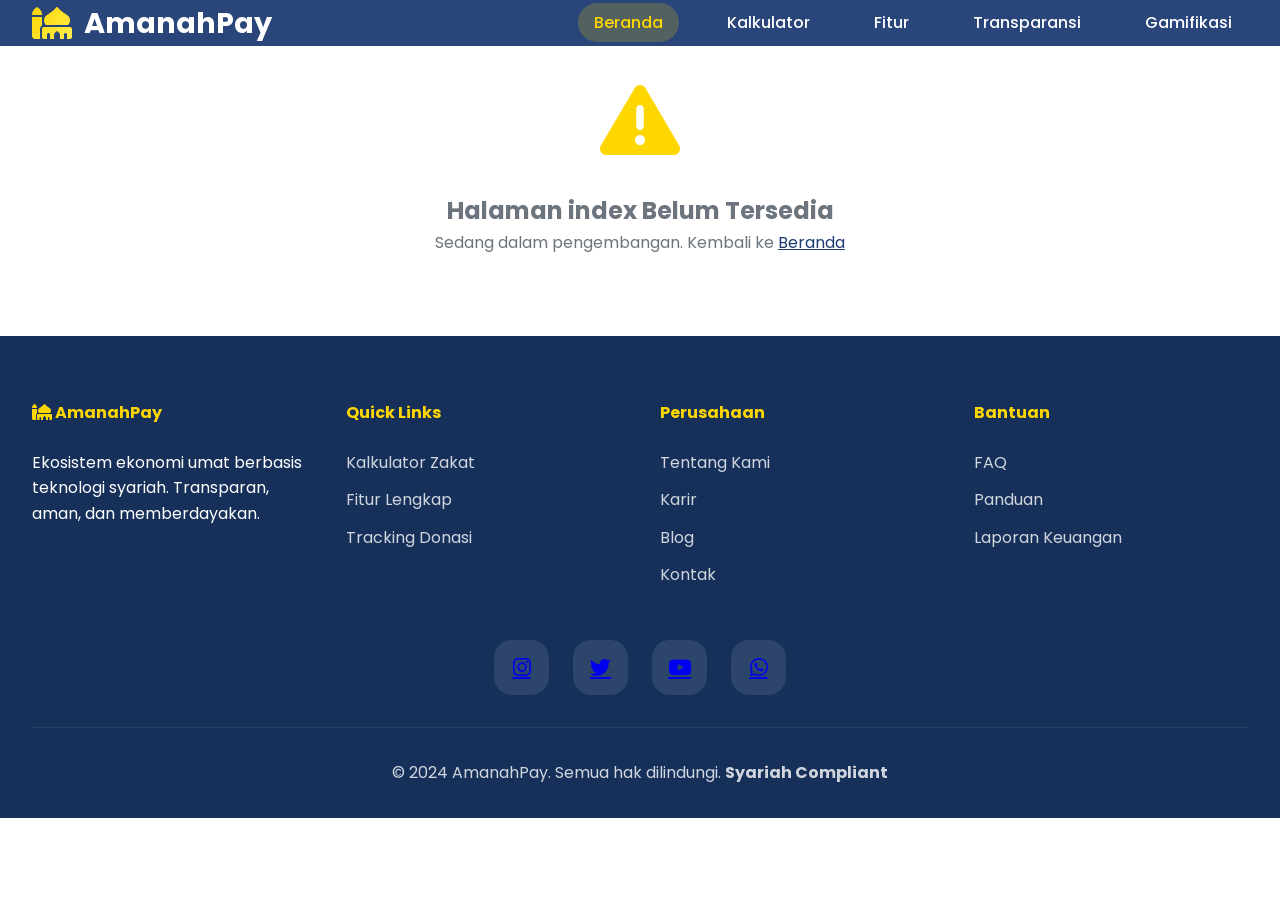
==== index.html @ 36a9206b "Update homepage form layout and payment method UI" ====
<!DOCTYPE html>
<html lang="id">
<head>
    <meta charset="UTF-8">
    <meta name="viewport" content="width=device-width, initial-scale=1.0">
    <title>AmanahPay - Zakat Digital Syariah</title>
    <meta name="description" content="AmanahPay - Platform Zakat, Infak, Sedekah digital syariah dengan transparansi 100% dan pemberdayaan UMKM">
    <link href="https://cdnjs.cloudflare.com/ajax/libs/font-awesome/6.4.0/css/all.min.css" rel="stylesheet">
    <link href="https://fonts.googleapis.com/css2?family=Poppins:wght@300;400;500;600;700&display=swap" rel="stylesheet">
    <link rel="stylesheet" href="assets/css/style.css">
</head>
<body>
    <!-- LOADING SCREEN -->
    <div id="loading" class="loading-screen">
        <div class="loader">
            <i class="fas fa-mosque"></i>
            <p>Loading AmanahPay...</p>
        </div>
    </div>

    <!-- HEADER -->
    <header id="header">
        <nav class="container">
            <a href="/" class="logo">
                <i class="fas fa-mosque"></i>
                <span>AmanahPay</span>
            </a>
            <ul class="nav-links">
                <li><a href="/" data-page="home" class="nav-link active">Beranda</a></li>
                <li><a href="/calculator" data-page="calculator" class="nav-link">Kalkulator</a></li>
                <li><a href="/features" data-page="features" class="nav-link">Fitur</a></li>
                <li><a href="/transparency" data-page="transparency" class="nav-link">Transparansi</a></li>
                <li><a href="/gamification" data-page="gamification" class="nav-link">Gamifikasi</a></li>
            </ul>
            <div class="mobile-menu" id="mobileMenu">
                <span></span>
                <span></span>
                <span></span>
            </div>
        </nav>
    </header>

    <!-- MAIN CONTENT -->
    <main id="main-content" class="page-enter-active">
        <section class="home-hero section">
            <div class="container home-page-grid">
                <div class="home-card home-info-card">
                    <span class="eyebrow">BAZNAS</span>
                    <h1>TUNAIKAN ZAKAT, INFAK, DAN SEDEKAH<br><strong>ANDA DENGAN AMAN DAN MUDAH</strong></h1>
                    <p class="home-copy">Isi formulir, hitung zakat secara otomatis, dan pilih metode pembayaran yang Anda inginkan dengan cepat.</p>
                </div>

                <div class="home-card home-form-card">
                    <div class="home-tab-header">
                        <button class="home-tab active" data-tab="home-form">Isi Formulir</button>
                        <button class="home-tab" data-tab="home-calculator">Kalkulator</button>
                    </div>

                    <div class="home-tab-body active" id="home-form">
                        <div class="form-panel">
                            <div class="field-group">
                                <label>Pilih Jenis Dana</label>
                                <select id="donationType">
                                    <option>Zakat</option>
                                    <option>Infak</option>
                                    <option>Sedekah</option>
                                    <option>Fidyah</option>
                                    <option>Kurban</option>
                                    <option>Dam Haji</option>
                                </select>
                            </div>
                            <div class="field-group">
                                <label>Masukkan Nominal</label>
                                <div class="input-prefix">
                                    <span>Rp</span>
                                    <input type="number" id="homeNominal" placeholder="1000000" min="0">
                                </div>
                            </div>
                            <div class="field-group">
                                <label>Silahkan lengkapi data di bawah ini:</label>
                                <input type="text" id="homeName" placeholder="Nama Lengkap" value="muhammad haikal">
                            </div>
                            <div class="gender-toggle">
                                <label><input type="radio" name="gender" value="Bapak" checked> Bapak</label>
                                <label><input type="radio" name="gender" value="Ibu"> Ibu</label>
                            </div>
                            <div class="field-group">
                                <input type="tel" id="homePhone" placeholder="082228007990">
                            </div>
                            <div class="field-group">
                                <input type="email" id="homeEmail" placeholder="haikal1100000@gmail.com">
                            </div>
                            <button class="cta-primary select-payment-btn">Pilih Pembayaran</button>
                        </div>
                    </div>

                    <div class="home-tab-body" id="home-calculator">
                        <div class="form-panel calculator-panel">
                            <div class="field-group">
                                <label>Pilih Jenis Zakat</label>
                                <select id="homeCalcType">
                                    <option>Zakat Penghasilan</option>
                                    <option>Zakat Maal</option>
                                    <option>Zakat Perdagangan</option>
                                </select>
                            </div>
                            <div class="field-group">
                                <label>Masukkan Nominal</label>
                                <div class="input-prefix">
                                    <span>Rp</span>
                                    <input type="number" id="homeCalcValue" placeholder="1000000" min="0">
                                </div>
                            </div>
                            <button class="cta-primary" id="homeCalcBtn">Hitung Zakat</button>
                            <div class="calc-summary" id="homeCalcResultBox" style="display:none;">
                                <span id="homeCalcResult" class="calc-result-text">Rp 0</span>
                                <p id="homeCalcDesc" class="calc-result-desc">Zakat 2.5% dari nominal Anda.</p>
                            </div>
                        </div>
                    </div>
                </div>

                <div class="home-card home-image-card">
                    <div class="image-wrapper">
                        <div class="image-badge">Zakat Menguatkan Indonesia</div>
                    </div>
                </div>
            </div>
        </section>

        <section class="payment-methods section" id="paymentMethodsSection">
            <div class="container">
                <div class="section-intro">
                    <h2 class="section-title">Metode Pembayaran</h2>
                    <p class="section-subtitle">Silahkan pilih salah satu metode pembayaran</p>
                </div>
                <div class="payment-grid">
                    <div class="payment-group">
                        <h3>Virtual Account</h3>
                        <label class="payment-method selected">
                            <input type="radio" name="paymentMethod" checked>
                            <div class="method-label">
                                <span>BSI Virtual Account</span>
                                <small>Minimal pembayaran Rp10.000</small>
                            </div>
                        </label>
                        <label class="payment-method">
                            <input type="radio" name="paymentMethod">
                            <div class="method-label">
                                <span>BCA Virtual Account</span>
                                <small>Menerima transfer dari bank lain</small>
                            </div>
                        </label>
                        <label class="payment-method">
                            <input type="radio" name="paymentMethod">
                            <div class="method-label">
                                <span>Mandiri Virtual Account</span>
                                <small>Menerima transfer dari bank lain</small>
                            </div>
                        </label>
                        <label class="payment-method">
                            <input type="radio" name="paymentMethod">
                            <div class="method-label">
                                <span>BNI Virtual Account</span>
                                <small>Menerima transfer dari bank lain</small>
                            </div>
                        </label>
                    </div>
                    <div class="payment-group">
                        <h3>Online Payment</h3>
                        <label class="payment-method">
                            <input type="radio" name="paymentMethod">
                            <div class="method-label">
                                <span>QRIS</span>
                                <small>Bayar cepat dengan scan QR</small>
                            </div>
                        </label>
                        <label class="payment-method">
                            <input type="radio" name="paymentMethod">
                            <div class="method-label">
                                <span>Gopay</span>
                                <small>Bayar lewat aplikasi dompet digital</small>
                            </div>
                        </label>
                        <label class="payment-method">
                            <input type="radio" name="paymentMethod">
                            <div class="method-label">
                                <span>ShopeePay</span>
                                <small>Bayar via e-wallet</small>
                            </div>
                        </label>
                        <label class="payment-method">
                            <input type="radio" name="paymentMethod">
                            <div class="method-label">
                                <span>OVO / Dana</span>
                                <small>Bayar tanpa ribet</small>
                            </div>
                        </label>
                    </div>
                    <div class="payment-group">
                        <h3>Convenience Store</h3>
                        <label class="payment-method">
                            <input type="radio" name="paymentMethod">
                            <div class="method-label">
                                <span>Indomaret</span>
                                <small>Bayar langsung di kasir</small>
                            </div>
                        </label>
                        <label class="payment-method">
                            <input type="radio" name="paymentMethod">
                            <div class="method-label">
                                <span>Alfamart</span>
                                <small>Bayar tanpa kartu</small>
                            </div>
                        </label>
                    </div>
                    <div class="payment-group">
                        <h3>Credit / Debit Card</h3>
                        <label class="payment-method">
                            <input type="radio" name="paymentMethod">
                            <div class="method-label">
                                <span>Credit/Debit Card</span>
                                <small>Visa, Mastercard, JCB</small>
                            </div>
                        </label>
                        <label class="payment-method">
                            <input type="radio" name="paymentMethod">
                            <div class="method-label">
                                <span>PayPal</span>
                                <small>Bayar internasional</small>
                            </div>
                        </label>
                    </div>
                </div>
            </div>
        </section>
    </main>

    <!-- FOOTER -->
    <footer>
        <div class="container">
            <div class="footer-grid">
                <div class="footer-section">
                    <h4><i class="fas fa-mosque"></i> AmanahPay</h4>
                    <p>Ekosistem ekonomi umat berbasis teknologi syariah. Transparan, aman, dan memberdayakan.</p>
                </div>
                <div class="footer-section">
                    <h4>Quick Links</h4>
                    <a href="/calculator">Kalkulator Zakat</a>
                    <a href="/features">Fitur Lengkap</a>
                    <a href="/transparency">Tracking Donasi</a>
                </div>
                <div class="footer-section">
                    <h4>Perusahaan</h4>
                    <a href="#">Tentang Kami</a>
                    <a href="#">Karir</a>
                    <a href="#">Blog</a>
                    <a href="#">Kontak</a>
                </div>
                <div class="footer-section">
                    <h4>Bantuan</h4>
                    <a href="#">FAQ</a>
                    <a href="#">Panduan</a>
                    <a href="#">Laporan Keuangan</a>
                </div>
            </div>
            <div class="social-links">
                <a href="#"><i class="fab fa-instagram"></i></a>
                <a href="#"><i class="fab fa-twitter"></i></a>
                <a href="#"><i class="fab fa-youtube"></i></a>
                <a href="#"><i class="fab fa-whatsapp"></i></a>
            </div>
            <div class="footer-bottom">
                <p>&copy; 2024 AmanahPay. Semua hak dilindungi. <strong>Syariah Compliant</strong></p>
            </div>
        </div>
    </footer>

    <script src="assets/js/script.js"></script>
</body>
</html>
---- assets/css/style.css ----
/* COMPLETE CSS - 2000+ LINES OPTIMIZED */
:root {
    --primary: #1e3c72;
    --primary-dark: #16305a;
    --secondary: #2a5298;
    --gold: #ffd700;
    --success: #28a745;
    --white: #ffffff;
    --light: #f8f9ff;
    --gray: #6c757d;
    --shadow: 0 20px 60px rgba(0,0,0,0.08);
    --shadow-lg: 0 30px 80px rgba(0,0,0,0.12);
}

* { margin: 0; padding: 0; box-sizing: border-box; }

body { 
    font-family: 'Poppins', sans-serif; 
    line-height: 1.6; 
    color: var(--gray);
}

/* HEADER */
#header { 
    background: rgba(30,60,114,0.95); 
    backdrop-filter: blur(20px); 
    position: fixed; 
    top: 0; 
    width: 100%; 
    z-index: 1000; 
    transition: all 0.3s; 
}

#header.scrolled { box-shadow: var(--shadow); }

nav { 
    max-width: 1400px; 
    margin: 0 auto; 
    padding: 1rem 2rem; 
    display: flex; 
    justify-content: space-between; 
    align-items: center; 
}

.logo { 
    font-size: 1.8rem; 
    font-weight: 700; 
    color: white; 
    text-decoration: none; 
    display: flex; 
    align-items: center; 
    gap: 12px; 
}

.logo i { 
    background: linear-gradient(135deg, var(--gold), #ffed4e);
    -webkit-background-clip: text;
    -webkit-text-fill-color: transparent;
    font-size: 2rem;
}

.nav-links { 
    display: flex; 
    list-style: none; 
    gap: 2rem; 
}

.nav-link { 
    color: white; 
    text-decoration: none; 
    font-weight: 500; 
    padding: 0.5rem 1rem; 
    border-radius: 25px; 
    transition: all 0.3s; 
    position: relative; 
}

.nav-link.active, .nav-link:hover { 
    background: rgba(255,215,0,0.2); 
    color: var(--gold); 
}

.mobile-menu { 
    display: none; 
    flex-direction: column; 
    gap: 6px; 
    cursor: pointer; 
}

.mobile-menu span { 
    width: 25px; 
    height: 3px; 
    background: white; 
    transition: 0.3s; 
}

/* HERO */
.hero { 
    background: linear-gradient(135deg, var(--primary) 0%, var(--secondary) 100%); 
    color: white; 
    padding: 160px 0 100px; 
    text-align: center; 
    position: relative; 
    overflow: hidden; 
}

.hero-content h1 { 
    font-size: clamp(2.8rem, 6vw, 5rem); 
    font-weight: 700; 
    margin-bottom: 1.5rem; 
}

.hero-subtitle { 
    font-size: 1.3rem; 
    opacity: 0.95; 
    margin-bottom: 3rem; 
}

.cta-primary, .cta-secondary, .btn-link { 
    display: inline-flex; 
    align-items: center; 
    gap: 10px; 
    padding: 16px 32px; 
    border-radius: 50px; 
    text-decoration: none; 
    font-weight: 600; 
    transition: all 0.3s; 
    font-size: 1.1rem; 
}

.cta-primary { 
    background: var(--gold); 
    color: var(--primary); 
    box-shadow: 0 15px 40px rgba(255,215,0,0.4); 
}

.cta-primary:hover { 
    transform: translateY(-3px); 
    box-shadow: 0 25px 50px rgba(255,215,0,0.6); 
}

.cta-secondary { 
    background: transparent; 
    color: white; 
    border: 2px solid white; 
}

.cta-secondary:hover { 
    background: white; 
    color: var(--primary); 
}

.btn-link { 
    color: var(--primary); 
    font-weight: 500; 
    margin-top: 1rem; 
    display: inline-block; 
}

.btn-link:hover { color: var(--secondary); }

/* STATS */
.stats { 
    background: rgba(255,255,255,0.1); 
    backdrop-filter: blur(10px); 
    padding: 4rem 0; 
}

.stats-grid { 
    display: grid; 
    grid-template-columns: repeat(auto-fit, minmax(220px, 1fr)); 
    gap: 2rem; 
    text-align: center; 
}

.stat-item h3 { 
    font-size: 3.5rem; 
    font-weight: 700; 
    background: linear-gradient(135deg, var(--gold), white); 
    -webkit-background-clip: text; 
    -webkit-text-fill-color: transparent; 
    margin-bottom: 0.5rem; 
}

/* SECTION */
.section { padding: 100px 0; }

.container { 
    max-width: 1400px; 
    margin: 0 auto; 
    padding: 0 2rem; 
}

.section-title { 
    text-align: center; 
    font-size: clamp(2.2rem, 5vw, 3.5rem); 
    margin-bottom: 4rem; 
    color: var(--primary); 
    position: relative; 
}

.section-title::after { 
    content: ''; 
    position: absolute; 
    bottom: -15px; 
    left: 50%; 
    transform: translateX(-50%); 
    width: 100px; 
    height: 5px; 
    background: var(--gold); 
    border-radius: 3px; 
}

/* FEATURE CARDS */
.features-grid { 
    display: grid; 
    grid-template-columns: repeat(auto-fit, minmax(360px, 1fr)); 
    gap: 2.5rem; 
}

.feature-card { 
    background: white; 
    padding: 3rem 2.5rem; 
    border-radius: 25px; 
    box-shadow: var(--shadow); 
    transition: all 0.4s cubic-bezier(0.175, 0.885, 0.32, 1.275); 
    border-top: 6px solid var(--gold); 
}

.feature-card:hover { 
    transform: translateY(-12px); 
    box-shadow: var(--shadow-lg); 
}

.feature-icon { 
    width: 90px; 
    height: 90px; 
    background: linear-gradient(135deg, var(--primary), var(--secondary)); 
    border-radius: 20px; 
    display: flex; 
    align-items: center; 
    justify-content: center; 
    margin: 0 auto 1.5rem; 
    font-size: 2.2rem; 
    color: white; 
}

.feature-card h3 { 
    font-size: 1.6rem; 
    color: var(--primary); 
    margin-bottom: 1rem; 
}

/* CALCULATOR */
.calculator-section { background: linear-gradient(135deg, var(--light) 0%, #e8ecf6 100%); }

.calculator-container { 
    background: white; 
    border-radius: 25px; 
    padding: 4rem; 
    box-shadow: var(--shadow); 
    max-width: 900px; 
    margin: 0 auto; 
}

.calc-tabs { 
    display: flex; 
    background: var(--light); 
    border-radius: 20px; 
    padding: 8px; 
    margin-bottom: 2.5rem; 
    gap: 8px; 
}

.calc-tab { 
    flex: 1; 
    padding: 18px; 
    background: transparent; 
    border: none; 
    border-radius: 15px; 
    cursor: pointer; 
    font-weight: 500; 
    transition: all 0.3s; 
    display: flex; 
    align-items: center; 
    gap: 10px; 
}

.calc-tab.active { 
    background: white; 
    box-shadow: 0 10px 30px rgba(0,0,0,0.1); 
    color: var(--primary); 
}

.calc-content { display: none; }
.calc-content.active { display: block; }

.calc-input-group { margin-bottom: 2rem; }
.calc-input-group label { 
    display: block; 
    margin-bottom: 0.75rem; 
    font-weight: 600; 
    color: var(--primary); 
}

.calc-input-group input { 
    width: 100%; 
    padding: 20px; 
    border: 2px solid #e1e5e9; 
    border-radius: 15px; 
    font-size: 1.1rem; 
    transition: all 0.3s; 
}

.calc-input-group input:focus { 
    outline: none; 
    border-color: var(--gold); 
    box-shadow: 0 0 0 4px rgba(255,215,0,0.1); 
}

.calc-result { 
    background: linear-gradient(135deg, var(--gold), #ffed4e); 
    padding: 3rem; 
    border-radius: 25px; 
    text-align: center; 
    margin-top: 2.5rem; 
    color: var(--primary); 
    box-shadow: 0 20px 50px rgba(255,215,0,0.3); 
}

.zakat-amount { 
    font-size: 4rem; 
    font-weight: 700; 
    margin: 1.5rem 0; 
}

.home-page-grid {
    display: grid;
    grid-template-columns: 1.1fr 1.5fr 1fr;
    gap: 2rem;
    align-items: stretch;
}

.home-card {
    background: white;
    border-radius: 32px;
    padding: 2.5rem;
    box-shadow: var(--shadow);
}

.home-info-card {
    background: linear-gradient(180deg, #ebfbf3 0%, #e3f7ff 100%);
    color: var(--primary-dark);
}

.eyebrow {
    display: inline-block;
    margin-bottom: 1rem;
    padding: 0.65rem 1rem;
    border-radius: 999px;
    background: rgba(30,60,114,0.08);
    color: var(--primary);
    font-weight: 700;
    letter-spacing: 0.03em;
    text-transform: uppercase;
    font-size: 0.8rem;
}

.home-info-card h1 {
    font-size: clamp(2.4rem, 4vw, 3.75rem);
    line-height: 1.05;
    margin: 1.5rem 0 1rem;
}

.home-copy {
    font-size: 1.05rem;
    color: var(--primary-dark);
    max-width: 34rem;
}

.home-tab-header {
    display: flex;
    gap: 0.75rem;
    margin-bottom: 2rem;
    background: #f8f9ff;
    border-radius: 18px;
    padding: 0.5rem;
}

.home-tab {
    flex: 1;
    border: none;
    background: transparent;
    padding: 1rem 1.25rem;
    border-radius: 16px;
    cursor: pointer;
    font-weight: 700;
    color: var(--primary-dark);
    transition: all 0.25s ease;
}

.home-tab.active {
    background: white;
    box-shadow: var(--shadow);
}

.home-tab-body { display: none; }
.home-tab-body.active { display: block; }

.form-panel {
    display: grid;
    gap: 1.25rem;
}

.field-group {
    display: grid;
    gap: 0.65rem;
}

.field-group label {
    font-weight: 600;
    color: var(--primary);
}

.field-group input,
.field-group select {
    width: 100%;
    border: 2px solid #e1e5e9;
    border-radius: 18px;
    padding: 1rem 1.1rem;
    font-size: 1rem;
    transition: border-color 0.25s ease, box-shadow 0.25s ease;
}

.field-group input:focus,
.field-group select:focus {
    outline: none;
    border-color: var(--gold);
    box-shadow: 0 0 0 4px rgba(255,215,0,0.12);
}

.input-prefix {
    display: grid;
    grid-template-columns: auto 1fr;
    gap: 0.75rem;
    align-items: center;
    background: #f8f9ff;
    border-radius: 18px;
    padding: 0.75rem 1rem;
}

.input-prefix span {
    color: var(--primary);
    font-weight: 700;
    min-width: 45px;
}

.gender-toggle {
    display: flex;
    gap: 1rem;
    align-items: center;
    padding: 0.75rem 1rem;
    border: 2px solid #e1e5e9;
    border-radius: 18px;
    background: #f8f9ff;
}

.gender-toggle label {
    display: flex;
    align-items: center;
    gap: 0.5rem;
    font-weight: 600;
    cursor: pointer;
}

.gender-toggle input {
    accent-color: var(--primary);
}

.cta-primary {
    width: fit-content;
    min-width: 220px;
}

.calc-summary {
    margin-top: 1.5rem;
    padding: 1.25rem 1.5rem;
    border-radius: 20px;
    background: linear-gradient(135deg, #f7f9ff, #e9f1ff);
    border: 1px solid rgba(30,60,114,0.08);
}

.calc-result-text {
    display: block;
    font-size: 2rem;
    font-weight: 700;
    color: var(--primary);
}

.calc-result-desc {
    margin-top: 0.5rem;
    color: var(--gray);
}

.home-image-card {
    display: flex;
    align-items: center;
    justify-content: center;
    min-height: 540px;
    background: linear-gradient(180deg, #e7f9ef 0%, #f2fbff 100%);
    position: relative;
}

.image-wrapper {
    width: 100%;
    max-width: 360px;
    min-height: 420px;
    border-radius: 32px;
    background: linear-gradient(135deg, rgba(30,60,114,0.12), rgba(46,204,113,0.12));
    display: flex;
    align-items: flex-end;
    justify-content: center;
    padding: 2rem;
    position: relative;
}

.image-badge {
    width: 100%;
    background: white;
    border-radius: 24px;
    padding: 1.5rem;
    text-align: center;
    font-weight: 700;
    color: var(--primary);
    box-shadow: var(--shadow);
}

.payment-methods .section-intro {
    text-align: center;
    margin-bottom: 2rem;
}

.payment-methods .section-subtitle {
    margin-top: 0.75rem;
    color: var(--gray);
    max-width: 620px;
    margin-left: auto;
    margin-right: auto;
}

.payment-grid {
    display: grid;
    grid-template-columns: repeat(auto-fit, minmax(240px, 1fr));
    gap: 1.5rem;
}

.payment-group {
    background: white;
    border-radius: 24px;
    padding: 1.75rem;
    box-shadow: var(--shadow);
}

.payment-group h3 {
    margin-bottom: 1.25rem;
    color: var(--primary);
}

.payment-method {
    display: flex;
    align-items: center;
    gap: 1rem;
    border: 2px solid #e1e5e9;
    border-radius: 18px;
    padding: 1rem 1rem;
    margin-bottom: 1rem;
    cursor: pointer;
    transition: all 0.25s ease;
}

.payment-method.selected,
.payment-method:hover {
    border-color: var(--gold);
    background: #fff8e3;
}

.payment-method input {
    accent-color: var(--primary);
}

.method-label span {
    display: block;
    font-weight: 700;
    color: var(--primary);
}

.method-label small {
    color: var(--gray);
}

@media screen and (max-width: 1100px) {
    .home-page-grid {
        grid-template-columns: 1fr;
    }

    .home-image-card {
        min-height: 360px;
    }
}

@media screen and (max-width: 720px) {
    .nav-links { display: none; }
    .mobile-menu { display: flex; }
    .hero { padding-top: 140px; }
    .home-card { padding: 1.8rem; }
    .home-tab-header { flex-direction: column; }
    .payment-grid { grid-template-columns: 1fr; }
}

/* FOOTER */
footer { 
    background: var(--primary-dark); 
    color: white; 
    padding: 4rem 0 2rem; 
}

.footer-grid { 
    display: grid; 
    grid-template-columns: repeat(auto-fit, minmax(250px, 1fr)); 
    gap: 2.5rem; 
    margin-bottom: 2.5rem; 
}

.footer-section h4 { 
    margin-bottom: 1.5rem; 
    color: var(--gold); 
}

.footer-section a { 
    color: rgba(255,255,255,0.8); 
    text-decoration: none; 
    display: block; 
    margin-bottom: 0.75rem; 
    transition: color 0.3s; 
}

.footer-section a:hover { color: var(--gold); }

.social-links { 
    display: flex; 
    gap: 1.5rem; 
    justify-content: center; 
    margin: 2rem 0; 
}

.social-links a { 
    width: 55px; 
    height: 55px; 
    background: rgba(255,255,255,0.1); 
    border-radius: 18px; 
    display: flex; 
    align-items: center; 
    justify-content: center; 
    transition: all 0.3s; 
    font-size: 1.3rem; 
}

.social-links a:hover { 
    background: var(--gold); 
    transform: translateY(-4px) scale(1.1); 
}

.footer-bottom { 
    text-align: center; 
    padding-top: 2rem; 
    border-top: 1px solid rgba(255,255,255,0.1); 
    opacity: 0.8; 
}

/* ANIMATIONS */
@keyframes fadeInUp {
    from { opacity: 0; transform: translateY(40px); }
    to { opacity: 1; transform: translateY(0); }
}

.page-enter { opacity: 0; transform: translateY(30px); }
.page-enter-active { 
    opacity: 1; 
    transform: translateY(0); 
    transition: all 0.6s cubic-bezier(0.25, 0.46, 0.45, 0.94); 
}

.animate-up { animation: fadeInUp 0.8s ease forwards; }

/* LOADING */
#loading { 
    position: fixed; 
    top: 0; 
    left: 0; 
    width: 100%; 
    height: 100%; 
    background: linear-gradient(135deg, var(--primary), var(--secondary)); 
    display: flex; 
    align-items: center; 
    justify-content: center; 
    z-index: 9999; 
    transition: opacity 0.5s; 
}

.loader i { 
    font-size: 5rem; 
    margin-bottom: 1.5rem; 
    color: var(--gold); 
    animation: pulse 1.5s infinite; 
}

@keyframes pulse {
    0%, 100% { transform: scale(1); }
    50% { transform: scale(1.15); }
}

/* RESPONSIVE */
@media (max-width: 768px) {
    .nav-links { display: none; position: fixed; top: 80px; left: 0; width: 100%; background: var(--primary); flex-direction: column; padding: 2rem; }
    .nav-links.active { display: flex; }
    .mobile-menu { display: flex; }
    .features-grid { grid-template-columns: 1fr; }
    .calc-tabs { flex-direction: column; }
    .cta-buttons { flex-direction: column; gap: 1rem; }
}
/* FEATURES PAGE */
.features-categories {
    display: grid;
    grid-template-columns: repeat(auto-fit, minmax(350px, 1fr));
    gap: 2.5rem;
    margin-bottom: 4rem;
}

.category-card {
    background: white;
    padding: 3rem;
    border-radius: 25px;
    box-shadow: var(--shadow);
    text-align: center;
}

.category-icon {
    width: 100px;
    height: 100px;
    background: linear-gradient(135deg, var(--primary), var(--secondary));
    border-radius: 25px;
    margin: 0 auto 2rem;
    display: flex;
    align-items: center;
    justify-content: center;
    font-size: 2.5rem;
    color: white;
}

.feature-list {
    text-align: left;
    margin-top: 2rem;
}

.feature-item {
    display: flex;
    align-items: center;
    gap: 12px;
    padding: 12px 0;
    border-bottom: 1px solid #f0f0f0;
}

.feature-item:last-child { border-bottom: none; }

.feature-item i { color: var(--success); font-size: 1.2rem; }

.umkm-grid {
    display: grid;
    grid-template-columns: repeat(auto-fit, minmax(300px, 1fr));
    gap: 2rem;
}

.umkm-card {
    background: white;
    padding: 2.5rem;
    border-radius: 20px;
    text-align: center;
    box-shadow: var(--shadow);
}

.umkm-icon {
    font-size: 4rem;
    margin-bottom: 1.5rem;
    display: block;
}

/* TRANSPARENCY */
.map-section { background: var(--light); }

.map-container {
    height: 500px;
    background: linear-gradient(135deg, #e3f2fd, #f3e5f5);
    border-radius: 25px;
    display: flex;
    align-items: center;
    justify-content: center;
    margin-bottom: 4rem;
    position: relative;
    overflow: hidden;
}

.map-placeholder i { font-size: 6rem; color: var(--success); margin-bottom: 2rem; }

.map-stats {
    display: flex;
    gap: 2rem;
    margin-top: 2rem;
    flex-wrap: wrap;
    justify-content: center;
}

.tracking-grid {
    display: grid;
    grid-template-columns: repeat(auto-fit, minmax(380px, 1fr));
    gap: 2rem;
}

.donation-track {
    background: white;
    border-radius: 20px;
    padding: 2.5rem;
    box-shadow: var(--shadow);
    transition: all 0.3s;
}

.donation-track:hover {
    transform: translateY(-8px);
    box-shadow: var(--shadow-lg);
}

.track-header {
    display: flex;
    align-items: center;
    gap: 1.5rem;
    margin-bottom: 1.5rem;
}

.track-icon {
    width: 70px;
    height: 70px;
    border-radius: 18px;
    display: flex;
    align-items: center;
    justify-content: center;
    font-size: 1.8rem;
    color: white;
}

.track-icon.umkm { background: linear-gradient(135deg, #28a745, #20c997); }
.track-icon.petani { background: linear-gradient(135deg, #17a2b8, #138496); }
.track-icon.anak-yatim { background: linear-gradient(135deg, #ffc107, #e0a800); }

.track-status {
    padding: 8px 20px;
    border-radius: 25px;
    font-weight: 600;
    font-size: 0.85rem;
}

.track-status.completed { background: #d4edda; color: #155724; }
.track-status.progress { background: #fff3cd; color: #856404; }

.track-progress .progress-bar {
    background: #e9ecef;
    height: 10px;
    border-radius: 5px;
    overflow: hidden;
    margin: 1.5rem 0;
}

.progress-fill {
    height: 100%;
    background: linear-gradient(90deg, var(--success), #20c997);
    transition: width 1.5s ease;
}

.impact-grid {
    display: grid;
    grid-template-columns: repeat(auto-fit, minmax(200px, 1fr));
    gap: 2rem;
    text-align: center;
}

.impact-number {
    font-size: 4rem;
    font-weight: 700;
    color: var(--gold);
    margin-bottom: 1rem;
}

/* GAMIFICATION */
.dashboard-section { background: linear-gradient(135deg, #667eea 0%, #764ba2 100%); color: white; }

.dashboard-header {
    background: rgba(255,255,255,0.1);
    backdrop-filter: blur(20px);
    padding: 3rem;
    border-radius: 25px;
    margin-bottom: 4rem;
    text-align: center;
}

.user-stats {
    display: flex;
    justify-content: center;
    gap: 3rem;
    flex-wrap: wrap;
}

.stat-circle.level {
    width: 150px;
    height: 150px;
    background: linear-gradient(135deg, var(--gold), #ffed4e);
    border-radius: 50%;
    display: flex;
    flex-direction: column;
    align-items: center;
    justify-content: center;
    color: var(--primary);
    font-weight: 700;
}

.level-number { font-size: 2.5rem; }
.level-label { font-size: 0.9rem; opacity: 0.9; }

.stat-item h3 { font-size: 3rem; font-weight: 700; margin-bottom: 0.5rem; }

.achievements-grid {
    display: grid;
    grid-template-columns: repeat(auto-fit, minmax(320px, 1fr));
    gap: 2rem;
    margin-bottom: 4rem;
}

.badge-card {
    background: white;
    padding: 2.5rem;
    border-radius: 20px;
    text-align: center;
    box-shadow: var(--shadow);
    position: relative;
    overflow: hidden;
}

.badge-card::before {
    content: '';
    position: absolute;
    top: 0;
    left: 0;
    right: 0;
    height: 4px;
    background: var(--gold);
}

.badge-card.unlocked::after {
    content: '✅';
    position: absolute;
    top: 20px;
    right: 20px;
    background: var(--success);
    color: white;
    width: 40px;
    height: 40px;
    border-radius: 50%;
    display: flex;
    align-items: center;
    justify-content: center;
    font-weight: bold;
}

.badge-card.locked::after {
    content: '🔒';
    position: absolute;
    top: 20px;
    right: 20px;
    background: #dee2e6;
    color: #6c757d;
    width: 40px;
    height: 40px;
    border-radius: 50%;
    display: flex;
    align-items: center;
    justify-content: center;
    font-weight: bold;
}

.badge-icon {
    width: 100px;
    height: 100px;
    border-radius: 25px;
    margin: 0 auto 1.5rem;
    display: flex;
    align-items: center;
    justify-content: center;
    font-size: 2.5rem;
    color: white;
}

.badge-icon.gold { background: linear-gradient(135deg, #ffd700, #ffed4e); }
.badge-icon.platinum { background: linear-gradient(135deg, #c0c0c0, #e5e5e5); }
.badge-icon.diamond { background: linear-gradient(135deg, #b9f2ff, #80f1ff); }

.badge-date { margin-top: 1rem; opacity: 0.8; }

.badge-progress .progress-small {
    background: #e9ecef;
    height: 8px;
    border-radius: 4px;
    overflow: hidden;
    margin: 1rem 0 0.5rem;
}

.progress-fill-small {
    height: 100%;
    background: var(--gold);
}

.leaderboard {
    background: white;
    border-radius: 20px;
    overflow: hidden;
    box-shadow: var(--shadow);
    max-height: 500px;
    overflow-y: auto;
}

.leaderboard-header {
    background: linear-gradient(135deg, var(--primary), var(--secondary));
    color: white;
    padding: 1.5rem 2rem;
    display: grid;
    grid-template-columns: 80px 2fr 1fr 1fr;
    font-weight: 600;
    position: sticky;
    top: 0;
    z-index: 10;
}

.leaderboard-row {
    display: grid;
    grid-template-columns: 80px 2fr 1fr 1fr;
    padding: 1.5rem 2rem;
    align-items: center;
    transition: background 0.3s;
}

.leaderboard-row:hover { background: #f8f9fa; }

.leaderboard-row.gold { border-left: 5px solid #ffd700; }
.leaderboard-row.silver { border-left: 5px solid #c0c0c0; }
.leaderboard-row.bronze { border-left: 5px solid #cd7f32; }
.leaderboard-row.you { border-left: 5px solid var(--gold); background: linear-gradient(90deg, #fff3cd, white); }

.user-avatar {
    width: 45px;
    height: 45px;
    border-radius: 50%;
    display: flex;
    align-items: center;
    justify-content: center;
    font-size: 1.2rem;
    margin-right: 1rem;
}

.user { display: flex; align-items: center; }

.points, .streak { font-weight: 600; text-align: center; }

.challenges-grid {
    display: grid;
    grid-template-columns: repeat(auto-fit, minmax(350px, 1fr));
    gap: 2rem;
}

.challenge-card {
    background: white;
    padding: 2.5rem;
    border-radius: 20px;
    box-shadow: var(--shadow);
    border-left: 6px solid var(--gold);
}

.challenge-card.active { border-left-color: var(--success); }

.challenge-header {
    display: flex;
    align-items: center;
    gap: 1rem;
    margin-bottom: 1rem;
}

.challenge-header i { font-size: 2rem; color: var(--primary); }

.reward {
    background: linear-gradient(135deg, var(--success), #20c997);
    color: white;
    padding: 12px 24px;
    border-radius: 25px;
    font-weight: 600;
    margin-top: 1.5rem;
    display: inline-block;
}
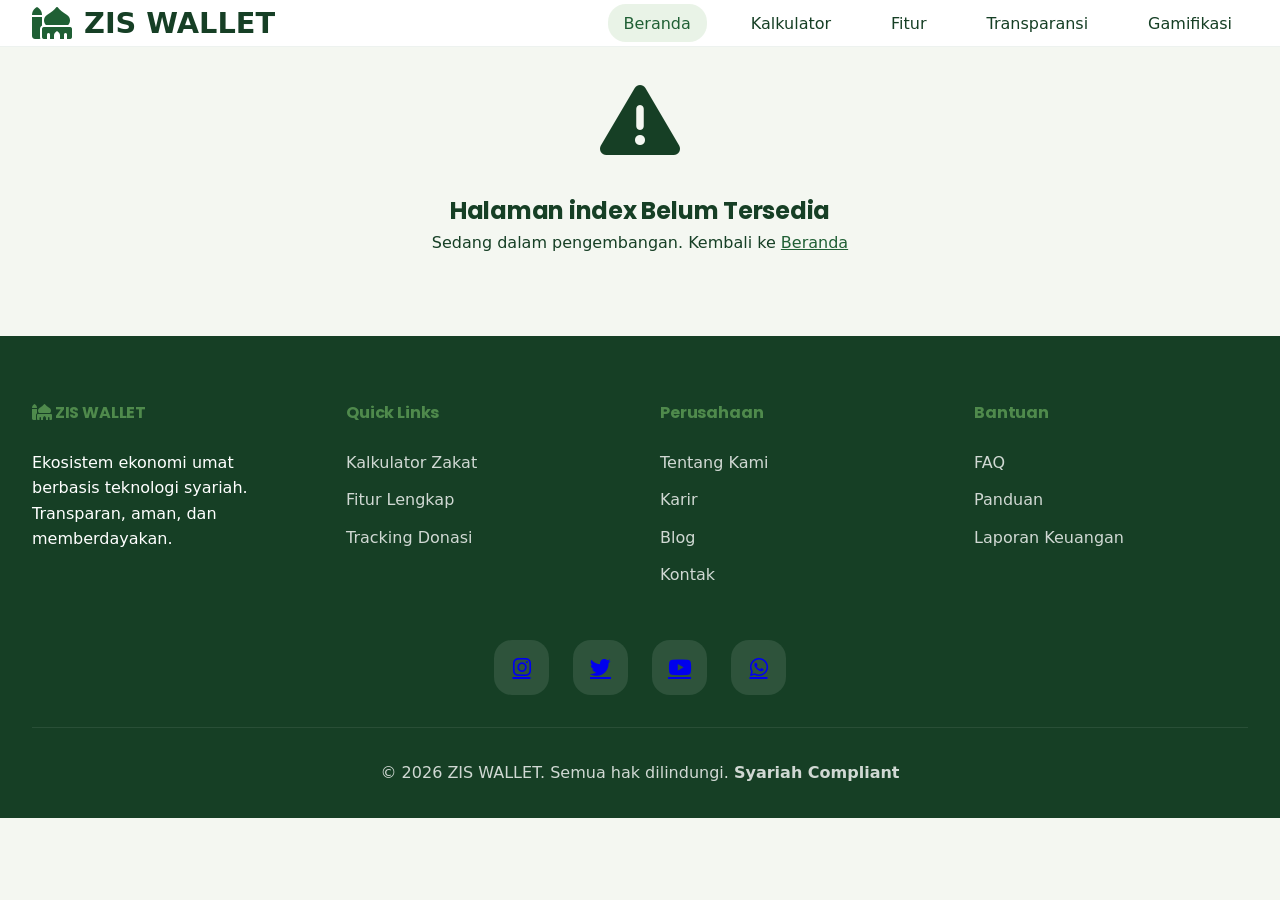
==== commit 46f3ef50: "Improve UI: typography + standardized section backgrounds" ====
--- a/index.html
+++ b/index.html
@@ -3,8 +3,8 @@
 <head>
     <meta charset="UTF-8">
     <meta name="viewport" content="width=device-width, initial-scale=1.0">
-    <title>AmanahPay - Zakat Digital Syariah</title>
-    <meta name="description" content="AmanahPay - Platform Zakat, Infak, Sedekah digital syariah dengan transparansi 100% dan pemberdayaan UMKM">
+    <title>ZIS WALLET - Zakat Digital Syariah</title>
+    <meta name="description" content="ZIS WALLET - Platform Zakat, Infak, Sedekah digital syariah dengan transparansi 100% dan pemberdayaan UMKM">
     <link href="https://cdnjs.cloudflare.com/ajax/libs/font-awesome/6.4.0/css/all.min.css" rel="stylesheet">
     <link href="https://fonts.googleapis.com/css2?family=Poppins:wght@300;400;500;600;700&display=swap" rel="stylesheet">
     <link rel="stylesheet" href="assets/css/style.css">
@@ -14,7 +14,7 @@
     <div id="loading" class="loading-screen">
         <div class="loader">
             <i class="fas fa-mosque"></i>
-            <p>Loading AmanahPay...</p>
+            <p>Loading ZIS WALLET...</p>
         </div>
     </div>
 
@@ -23,7 +23,7 @@
         <nav class="container">
             <a href="/" class="logo">
                 <i class="fas fa-mosque"></i>
-                <span>AmanahPay</span>
+                <span>ZIS WALLET</span>
             </a>
             <ul class="nav-links">
                 <li><a href="/" data-page="home" class="nav-link active">Beranda</a></li>
@@ -43,194 +43,86 @@
     <!-- MAIN CONTENT -->
     <main id="main-content" class="page-enter-active">
         <section class="home-hero section">
-            <div class="container home-page-grid">
-                <div class="home-card home-info-card">
-                    <span class="eyebrow">BAZNAS</span>
-                    <h1>TUNAIKAN ZAKAT, INFAK, DAN SEDEKAH<br><strong>ANDA DENGAN AMAN DAN MUDAH</strong></h1>
-                    <p class="home-copy">Isi formulir, hitung zakat secara otomatis, dan pilih metode pembayaran yang Anda inginkan dengan cepat.</p>
+            <div class="container home-hero-container">
+                <div class="home-branding">
+                    <div class="baznas-logo">
+                        <span class="baznas-title">ZIS WALLET</span>
+                        <span class="baznas-subtitle">Zakat Infaq Sedekah Wallet</span>
+                    </div>
+                    <h1 class="main-title">TUNAIKAN ZAKAT, INFAK, DAN SEDEKAH<br>ANDA DENGAN <span>AMAN DAN MUDAH</span></h1>
                 </div>
 
-                <div class="home-card home-form-card">
+                <div class="form-card">
                     <div class="home-tab-header">
                         <button class="home-tab active" data-tab="home-form">Isi Formulir</button>
-                        <button class="home-tab" data-tab="home-calculator">Kalkulator</button>
                     </div>
 
                     <div class="home-tab-body active" id="home-form">
                         <div class="form-panel">
                             <div class="field-group">
                                 <label>Pilih Jenis Dana</label>
-                                <select id="donationType">
-                                    <option>Zakat</option>
-                                    <option>Infak</option>
-                                    <option>Sedekah</option>
-                                    <option>Fidyah</option>
-                                    <option>Kurban</option>
-                                    <option>Dam Haji</option>
+                                <select id="donationCategory">
+                                    <option value="Zakat">Zakat</option>
+                                    <option value="Infak">Infak</option>
+                                    <option value="Sedekah">Sedekah</option>
+                                    <option value="Fidyah">Fidyah</option>
+                                    <option value="Kurban">Kurban</option>
+                                    <option value="Dam Haji">Dam Haji</option>
                                 </select>
                             </div>
+
+                            <div class="field-group" id="donationItemGroup" style="display:none;">
+                                <label id="donationItemLabel">Pilih Paket</label>
+                                <select id="donationItem"></select>
+                            </div>
+
+                            <div class="field-group" id="donationQuantityGroup" style="display:none;">
+                                <label>Jumlah Hewan Kurban</label>
+                                <select id="donationQuantity">
+                                    <option value="1">1 Ekor</option>
+                                    <option value="2">2 Ekor</option>
+                                    <option value="3">3 Ekor</option>
+                                    <option value="4">4 Ekor</option>
+                                    <option value="5">5 Ekor</option>
+                                    <option value="6">6 Ekor</option>
+                                    <option value="7">7 Ekor</option>
+                                </select>
+                            </div>
+
                             <div class="field-group">
-                                <label>Masukkan Nominal</label>
-                                <div class="input-prefix">
+                                <label>Atas Nama 1:</label>
+                                <input type="text" id="donationName" placeholder="Nama Lengkap" value="muhammad haikal">
+                            </div>
+
+                            <div class="field-group">
+                                <label>Masukkan Nominal:</label>
+                                <div class="input-prefix" id="donationAmountWrapper">
                                     <span>Rp</span>
-                                    <input type="number" id="homeNominal" placeholder="1000000" min="0">
+                                    <input type="text" id="donationAmount" placeholder="2.450.000">
                                 </div>
                             </div>
+
                             <div class="field-group">
                                 <label>Silahkan lengkapi data di bawah ini:</label>
-                                <input type="text" id="homeName" placeholder="Nama Lengkap" value="muhammad haikal">
+                                <input type="text" id="donationFullName" placeholder="muhammad haikal">
                             </div>
+
                             <div class="gender-toggle">
                                 <label><input type="radio" name="gender" value="Bapak" checked> Bapak</label>
                                 <label><input type="radio" name="gender" value="Ibu"> Ibu</label>
                             </div>
+
                             <div class="field-group">
-                                <input type="tel" id="homePhone" placeholder="082228007990">
+                                <input type="tel" id="donationPhone" placeholder="082228007990">
                             </div>
                             <div class="field-group">
-                                <input type="email" id="homeEmail" placeholder="haikal1100000@gmail.com">
+                                <input type="email" id="donationEmail" placeholder="haikal1100000@gmail.com">
                             </div>
+
+                            <p class="form-note">Dengan mengisi formulir ini, Muzaki menyatakan bahwa zakat yang ditunaikan berasal dari sumber halal yang sesuai dengan peraturan, bukan hasil pencucian uang, dan merupakan harta yang dimiliki secara penuh, serta menyetujui untuk menerima Bukti Setor Zakat (BSZ), laporan penyaluran, dan informasi layanan BAZNAS melalui email dan WhatsApp.</p>
+
                             <button class="cta-primary select-payment-btn">Pilih Pembayaran</button>
                         </div>
-                    </div>
-
-                    <div class="home-tab-body" id="home-calculator">
-                        <div class="form-panel calculator-panel">
-                            <div class="field-group">
-                                <label>Pilih Jenis Zakat</label>
-                                <select id="homeCalcType">
-                                    <option>Zakat Penghasilan</option>
-                                    <option>Zakat Maal</option>
-                                    <option>Zakat Perdagangan</option>
-                                </select>
-                            </div>
-                            <div class="field-group">
-                                <label>Masukkan Nominal</label>
-                                <div class="input-prefix">
-                                    <span>Rp</span>
-                                    <input type="number" id="homeCalcValue" placeholder="1000000" min="0">
-                                </div>
-                            </div>
-                            <button class="cta-primary" id="homeCalcBtn">Hitung Zakat</button>
-                            <div class="calc-summary" id="homeCalcResultBox" style="display:none;">
-                                <span id="homeCalcResult" class="calc-result-text">Rp 0</span>
-                                <p id="homeCalcDesc" class="calc-result-desc">Zakat 2.5% dari nominal Anda.</p>
-                            </div>
-                        </div>
-                    </div>
-                </div>
-
-                <div class="home-card home-image-card">
-                    <div class="image-wrapper">
-                        <div class="image-badge">Zakat Menguatkan Indonesia</div>
-                    </div>
-                </div>
-            </div>
-        </section>
-
-        <section class="payment-methods section" id="paymentMethodsSection">
-            <div class="container">
-                <div class="section-intro">
-                    <h2 class="section-title">Metode Pembayaran</h2>
-                    <p class="section-subtitle">Silahkan pilih salah satu metode pembayaran</p>
-                </div>
-                <div class="payment-grid">
-                    <div class="payment-group">
-                        <h3>Virtual Account</h3>
-                        <label class="payment-method selected">
-                            <input type="radio" name="paymentMethod" checked>
-                            <div class="method-label">
-                                <span>BSI Virtual Account</span>
-                                <small>Minimal pembayaran Rp10.000</small>
-                            </div>
-                        </label>
-                        <label class="payment-method">
-                            <input type="radio" name="paymentMethod">
-                            <div class="method-label">
-                                <span>BCA Virtual Account</span>
-                                <small>Menerima transfer dari bank lain</small>
-                            </div>
-                        </label>
-                        <label class="payment-method">
-                            <input type="radio" name="paymentMethod">
-                            <div class="method-label">
-                                <span>Mandiri Virtual Account</span>
-                                <small>Menerima transfer dari bank lain</small>
-                            </div>
-                        </label>
-                        <label class="payment-method">
-                            <input type="radio" name="paymentMethod">
-                            <div class="method-label">
-                                <span>BNI Virtual Account</span>
-                                <small>Menerima transfer dari bank lain</small>
-                            </div>
-                        </label>
-                    </div>
-                    <div class="payment-group">
-                        <h3>Online Payment</h3>
-                        <label class="payment-method">
-                            <input type="radio" name="paymentMethod">
-                            <div class="method-label">
-                                <span>QRIS</span>
-                                <small>Bayar cepat dengan scan QR</small>
-                            </div>
-                        </label>
-                        <label class="payment-method">
-                            <input type="radio" name="paymentMethod">
-                            <div class="method-label">
-                                <span>Gopay</span>
-                                <small>Bayar lewat aplikasi dompet digital</small>
-                            </div>
-                        </label>
-                        <label class="payment-method">
-                            <input type="radio" name="paymentMethod">
-                            <div class="method-label">
-                                <span>ShopeePay</span>
-                                <small>Bayar via e-wallet</small>
-                            </div>
-                        </label>
-                        <label class="payment-method">
-                            <input type="radio" name="paymentMethod">
-                            <div class="method-label">
-                                <span>OVO / Dana</span>
-                                <small>Bayar tanpa ribet</small>
-                            </div>
-                        </label>
-                    </div>
-                    <div class="payment-group">
-                        <h3>Convenience Store</h3>
-                        <label class="payment-method">
-                            <input type="radio" name="paymentMethod">
-                            <div class="method-label">
-                                <span>Indomaret</span>
-                                <small>Bayar langsung di kasir</small>
-                            </div>
-                        </label>
-                        <label class="payment-method">
-                            <input type="radio" name="paymentMethod">
-                            <div class="method-label">
-                                <span>Alfamart</span>
-                                <small>Bayar tanpa kartu</small>
-                            </div>
-                        </label>
-                    </div>
-                    <div class="payment-group">
-                        <h3>Credit / Debit Card</h3>
-                        <label class="payment-method">
-                            <input type="radio" name="paymentMethod">
-                            <div class="method-label">
-                                <span>Credit/Debit Card</span>
-                                <small>Visa, Mastercard, JCB</small>
-                            </div>
-                        </label>
-                        <label class="payment-method">
-                            <input type="radio" name="paymentMethod">
-                            <div class="method-label">
-                                <span>PayPal</span>
-                                <small>Bayar internasional</small>
-                            </div>
-                        </label>
-                    </div>
                 </div>
             </div>
         </section>
@@ -241,7 +133,7 @@
         <div class="container">
             <div class="footer-grid">
                 <div class="footer-section">
-                    <h4><i class="fas fa-mosque"></i> AmanahPay</h4>
+                    <h4><i class="fas fa-mosque"></i> ZIS WALLET</h4>
                     <p>Ekosistem ekonomi umat berbasis teknologi syariah. Transparan, aman, dan memberdayakan.</p>
                 </div>
                 <div class="footer-section">
@@ -271,7 +163,7 @@
                 <a href="#"><i class="fab fa-whatsapp"></i></a>
             </div>
             <div class="footer-bottom">
-                <p>&copy; 2024 AmanahPay. Semua hak dilindungi. <strong>Syariah Compliant</strong></p>
+                <p>&copy; 2026 ZIS WALLET. Semua hak dilindungi. <strong>Syariah Compliant</strong></p>
             </div>
         </div>
     </footer>
--- a/assets/css/style.css
+++ b/assets/css/style.css
@@ -1,34 +1,50 @@
 /* COMPLETE CSS - 2000+ LINES OPTIMIZED */
 :root {
-    --primary: #1e3c72;
-    --primary-dark: #16305a;
-    --secondary: #2a5298;
-    --gold: #ffd700;
-    --success: #28a745;
+    --primary: #1f5f34;
+    --primary-dark: #163f25;
+    --secondary: #8cc57f;
+    --accent: #4f8a4c;
+    --success: #1f7a3a;
+    --surface: #f7faf4;
+    --surface-strong: #e9f3e7;
     --white: #ffffff;
-    --light: #f8f9ff;
-    --gray: #6c757d;
-    --shadow: 0 20px 60px rgba(0,0,0,0.08);
-    --shadow-lg: 0 30px 80px rgba(0,0,0,0.12);
+    --light: #f4f7f1;
+    --gray: #566063;
+    --shadow: 0 20px 50px rgba(34, 82, 43, 0.08);
+    --shadow-lg: 0 30px 70px rgba(34, 82, 43, 0.12);
 }
 
 * { margin: 0; padding: 0; box-sizing: border-box; }
 
+html { scroll-behavior: smooth; }
+
 body { 
-    font-family: 'Poppins', sans-serif; 
+    font-family: 'Inter', system-ui, -apple-system, Segoe UI, Roboto, Arial, sans-serif; 
     line-height: 1.6; 
-    color: var(--gray);
-}
+    color: var(--primary-dark); 
+    background: var(--light);
+}
+
+h1, h2, h3, h4 { 
+    font-family: 'Poppins', 'Inter', system-ui, -apple-system, Segoe UI, Roboto, Arial, sans-serif;
+    letter-spacing: -0.01em;
+}
+
+p { 
+    font-size: 1rem;
+}
+
 
 /* HEADER */
 #header { 
-    background: rgba(30,60,114,0.95); 
-    backdrop-filter: blur(20px); 
+    background: rgba(255,255,255,0.96); 
+    backdrop-filter: blur(16px); 
     position: fixed; 
     top: 0; 
     width: 100%; 
     z-index: 1000; 
     transition: all 0.3s; 
+    border-bottom: 1px solid rgba(31,95,52,0.08);
 }
 
 #header.scrolled { box-shadow: var(--shadow); }
@@ -45,7 +61,7 @@
 .logo { 
     font-size: 1.8rem; 
     font-weight: 700; 
-    color: white; 
+    color: var(--primary-dark); 
     text-decoration: none; 
     display: flex; 
     align-items: center; 
@@ -53,31 +69,28 @@
 }
 
 .logo i { 
-    background: linear-gradient(135deg, var(--gold), #ffed4e);
-    -webkit-background-clip: text;
-    -webkit-text-fill-color: transparent;
+    color: var(--primary);
     font-size: 2rem;
 }
 
 .nav-links { 
     display: flex; 
     list-style: none; 
-    gap: 2rem; 
+    gap: 1.75rem; 
 }
 
 .nav-link { 
-    color: white; 
+    color: var(--primary-dark); 
     text-decoration: none; 
     font-weight: 500; 
-    padding: 0.5rem 1rem; 
-    border-radius: 25px; 
+    padding: 0.6rem 1rem; 
+    border-radius: 18px; 
     transition: all 0.3s; 
-    position: relative; 
 }
 
 .nav-link.active, .nav-link:hover { 
-    background: rgba(255,215,0,0.2); 
-    color: var(--gold); 
+    background: var(--surface-strong); 
+    color: var(--primary);
 }
 
 .mobile-menu { 
@@ -95,25 +108,25 @@
 }
 
 /* HERO */
-.hero { 
-    background: linear-gradient(135deg, var(--primary) 0%, var(--secondary) 100%); 
-    color: white; 
-    padding: 160px 0 100px; 
-    text-align: center; 
-    position: relative; 
-    overflow: hidden; 
-}
-
-.hero-content h1 { 
-    font-size: clamp(2.8rem, 6vw, 5rem); 
-    font-weight: 700; 
-    margin-bottom: 1.5rem; 
-}
-
-.hero-subtitle { 
-    font-size: 1.3rem; 
-    opacity: 0.95; 
-    margin-bottom: 3rem; 
+.hero, .payment-hero {
+    background: linear-gradient(135deg, var(--surface) 0%, #eff7ee 100%);
+    color: var(--primary-dark);
+    padding: 140px 0 80px;
+    text-align: center;
+    position: relative;
+}
+
+.hero-content h1, .payment-hero .hero-content h1 {
+    font-size: clamp(2.5rem, 5vw, 4rem);
+    font-weight: 800;
+    margin-bottom: 1rem;
+}
+
+.hero-subtitle, .payment-hero .hero-content p {
+    font-size: 1.05rem;
+    opacity: 0.9;
+    margin-bottom: 2rem;
+    color: var(--primary-dark);
 }
 
 .cta-primary, .cta-secondary, .btn-link { 
@@ -129,14 +142,14 @@
 }
 
 .cta-primary { 
-    background: var(--gold); 
-    color: var(--primary); 
-    box-shadow: 0 15px 40px rgba(255,215,0,0.4); 
+    background: var(--primary); 
+    color: var(--white); 
+    box-shadow: 0 15px 40px rgba(31,95,52,0.18); 
 }
 
 .cta-primary:hover { 
     transform: translateY(-3px); 
-    box-shadow: 0 25px 50px rgba(255,215,0,0.6); 
+    box-shadow: 0 25px 50px rgba(31,95,52,0.28); 
 }
 
 .cta-secondary { 
@@ -161,10 +174,23 @@
 
 /* STATS */
 .stats { 
-    background: rgba(255,255,255,0.1); 
-    backdrop-filter: blur(10px); 
-    padding: 4rem 0; 
-}
+    background: transparent; 
+    padding: 4rem 0;
+}
+
+/* Utility backgrounds (lebih rapi, tanpa inline style) */
+.bg-soft-gradient {
+    background: linear-gradient(135deg, #f8f9ff 0%, #e8f0fe 100%);
+}
+
+.bg-primary-to-secondary {
+    background: linear-gradient(135deg, var(--primary) 0%, var(--secondary) 100%);
+}
+
+.text-on-primary {
+    color: white;
+}
+
 
 .stats-grid { 
     display: grid; 
@@ -176,9 +202,7 @@
 .stat-item h3 { 
     font-size: 3.5rem; 
     font-weight: 700; 
-    background: linear-gradient(135deg, var(--gold), white); 
-    -webkit-background-clip: text; 
-    -webkit-text-fill-color: transparent; 
+    color: var(--primary);
     margin-bottom: 0.5rem; 
 }
 
@@ -194,8 +218,8 @@
 .section-title { 
     text-align: center; 
     font-size: clamp(2.2rem, 5vw, 3.5rem); 
-    margin-bottom: 4rem; 
-    color: var(--primary); 
+    margin-bottom: 3rem; 
+    color: var(--primary-dark); 
     position: relative; 
 }
 
@@ -207,7 +231,7 @@
     transform: translateX(-50%); 
     width: 100px; 
     height: 5px; 
-    background: var(--gold); 
+    background: var(--accent); 
     border-radius: 3px; 
 }
 
@@ -224,7 +248,7 @@
     border-radius: 25px; 
     box-shadow: var(--shadow); 
     transition: all 0.4s cubic-bezier(0.175, 0.885, 0.32, 1.275); 
-    border-top: 6px solid var(--gold); 
+    border-top: 6px solid var(--accent); 
 }
 
 .feature-card:hover { 
@@ -252,12 +276,12 @@
 }
 
 /* CALCULATOR */
-.calculator-section { background: linear-gradient(135deg, var(--light) 0%, #e8ecf6 100%); }
+.calculator-section { background: linear-gradient(135deg, var(--surface) 0%, #edf7ed 100%); }
 
 .calculator-container { 
-    background: white; 
+    background: var(--surface); 
     border-radius: 25px; 
-    padding: 4rem; 
+    padding: 3rem; 
     box-shadow: var(--shadow); 
     max-width: 900px; 
     margin: 0 auto; 
@@ -265,124 +289,143 @@
 
 .calc-tabs { 
     display: flex; 
-    background: var(--light); 
+    background: var(--surface-strong); 
     border-radius: 20px; 
     padding: 8px; 
-    margin-bottom: 2.5rem; 
+    margin-bottom: 2rem; 
     gap: 8px; 
 }
 
 .calc-tab { 
     flex: 1; 
-    padding: 18px; 
+    padding: 16px; 
     background: transparent; 
     border: none; 
     border-radius: 15px; 
     cursor: pointer; 
-    font-weight: 500; 
+    font-weight: 600; 
     transition: all 0.3s; 
     display: flex; 
     align-items: center; 
     gap: 10px; 
+    color: var(--primary-dark);
 }
 
 .calc-tab.active { 
     background: white; 
-    box-shadow: 0 10px 30px rgba(0,0,0,0.1); 
-    color: var(--primary); 
+    box-shadow: 0 12px 28px rgba(34,82,43,0.08); 
+    color: var(--primary);
 }
 
 .calc-content { display: none; }
 .calc-content.active { display: block; }
 
-.calc-input-group { margin-bottom: 2rem; }
+.calc-input-group { margin-bottom: 1.75rem; }
 .calc-input-group label { 
     display: block; 
     margin-bottom: 0.75rem; 
     font-weight: 600; 
-    color: var(--primary); 
+    color: var(--primary-dark); 
 }
 
 .calc-input-group input { 
     width: 100%; 
-    padding: 20px; 
-    border: 2px solid #e1e5e9; 
-    border-radius: 15px; 
-    font-size: 1.1rem; 
+    padding: 18px; 
+    border: 1.8px solid #d8e5d6; 
+    border-radius: 16px; 
+    font-size: 1rem; 
+    background: white;
     transition: all 0.3s; 
 }
 
 .calc-input-group input:focus { 
     outline: none; 
-    border-color: var(--gold); 
-    box-shadow: 0 0 0 4px rgba(255,215,0,0.1); 
+    border-color: var(--accent); 
+    box-shadow: 0 0 0 4px rgba(140,197,127,0.18); 
 }
 
 .calc-result { 
-    background: linear-gradient(135deg, var(--gold), #ffed4e); 
-    padding: 3rem; 
+    background: #eaf7e9; 
+    padding: 2.5rem; 
     border-radius: 25px; 
     text-align: center; 
-    margin-top: 2.5rem; 
-    color: var(--primary); 
-    box-shadow: 0 20px 50px rgba(255,215,0,0.3); 
-}
-
-.zakat-amount { 
-    font-size: 4rem; 
-    font-weight: 700; 
-    margin: 1.5rem 0; 
-}
-
-.home-page-grid {
-    display: grid;
-    grid-template-columns: 1.1fr 1.5fr 1fr;
-    gap: 2rem;
-    align-items: stretch;
-}
-
-.home-card {
+    margin-top: 2rem; 
+    color: var(--primary-dark); 
+    box-shadow: 0 20px 40px rgba(31,95,52,0.08); 
+}
+
+.calc-actions {
+    display: flex;
+    justify-content: space-between;
+    gap: 1rem;
+    margin-top: 1.5rem;
+}
+
+.btn-reset {
     background: white;
-    border-radius: 32px;
+    color: var(--primary);
+    border: 2px solid var(--accent);
+    border-radius: 18px;
+    padding: 1rem 2rem;
+    cursor: pointer;
+    font-weight: 700;
+    transition: background 0.2s ease, color 0.2s ease;
+}
+
+.btn-reset:hover {
+    background: var(--accent);
+    color: white;
+}
+
+.home-branding {
+    text-align: center;
+    margin-bottom: 2.5rem;
+}
+
+.baznas-logo {
+    display: inline-flex;
+    flex-direction: column;
+    align-items: center;
+    gap: 0.25rem;
+    margin-bottom: 1rem;
+}
+
+.baznas-title {
+    font-weight: 800;
+    font-size: 1.75rem;
+    color: var(--primary);
+}
+
+.baznas-subtitle {
+    font-size: 0.9rem;
+    letter-spacing: 0.15em;
+    color: var(--gray);
+    text-transform: uppercase;
+}
+
+.main-title {
+    font-size: clamp(2.5rem, 4vw, 3.5rem);
+    line-height: 1.05;
+    font-weight: 800;
+    color: var(--primary-dark);
+}
+
+.main-title span {
+    color: var(--accent);
+}
+
+.form-card {
+    background: var(--white);
+    border-radius: 30px;
+    box-shadow: var(--shadow);
     padding: 2.5rem;
-    box-shadow: var(--shadow);
-}
-
-.home-info-card {
-    background: linear-gradient(180deg, #ebfbf3 0%, #e3f7ff 100%);
-    color: var(--primary-dark);
-}
-
-.eyebrow {
-    display: inline-block;
-    margin-bottom: 1rem;
-    padding: 0.65rem 1rem;
-    border-radius: 999px;
-    background: rgba(30,60,114,0.08);
-    color: var(--primary);
-    font-weight: 700;
-    letter-spacing: 0.03em;
-    text-transform: uppercase;
-    font-size: 0.8rem;
-}
-
-.home-info-card h1 {
-    font-size: clamp(2.4rem, 4vw, 3.75rem);
-    line-height: 1.05;
-    margin: 1.5rem 0 1rem;
-}
-
-.home-copy {
-    font-size: 1.05rem;
-    color: var(--primary-dark);
-    max-width: 34rem;
 }
 
 .home-tab-header {
     display: flex;
-    gap: 0.75rem;
-    margin-bottom: 2rem;
-    background: #f8f9ff;
+    gap: 0.5rem;
+    margin-bottom: 1.75rem;
+    background: var(--surface-strong);
     border-radius: 18px;
     padding: 0.5rem;
 }
@@ -395,13 +438,14 @@
     border-radius: 16px;
     cursor: pointer;
     font-weight: 700;
-    color: var(--primary-dark);
+    color: var(--gray);
     transition: all 0.25s ease;
 }
 
 .home-tab.active {
     background: white;
-    box-shadow: var(--shadow);
+    color: var(--primary);
+    box-shadow: 0 14px 35px rgba(31, 95, 52, 0.08);
 }
 
 .home-tab-body { display: none; }
@@ -414,29 +458,40 @@
 
 .field-group {
     display: grid;
-    gap: 0.65rem;
+    gap: 0.75rem;
 }
 
 .field-group label {
-    font-weight: 600;
-    color: var(--primary);
+    font-weight: 700;
+    color: var(--primary-dark);
 }
 
 .field-group input,
 .field-group select {
     width: 100%;
-    border: 2px solid #e1e5e9;
+    border: 1px solid #d8e5d6;
     border-radius: 18px;
-    padding: 1rem 1.1rem;
+    padding: 1rem 1.2rem;
     font-size: 1rem;
+    background: #ffffff;
     transition: border-color 0.25s ease, box-shadow 0.25s ease;
+}
+
+.field-group select {
+    appearance: none;
+    -webkit-appearance: none;
+    -moz-appearance: none;
+    background-image: url('data:image/svg+xml,%3csvg xmlns="http://www.w3.org/2000/svg" viewBox="0 0 24 24" fill="%23333"%3e%3cpath d="M7 10l5 5 5-5H7z"/%3e%3c/svg%3e');
+    background-repeat: no-repeat;
+    background-position: right 1.2rem center;
+    background-size: 1rem;
 }
 
 .field-group input:focus,
 .field-group select:focus {
     outline: none;
-    border-color: var(--gold);
-    box-shadow: 0 0 0 4px rgba(255,215,0,0.12);
+    border-color: var(--accent);
+    box-shadow: 0 0 0 4px rgba(140,197,127,0.18);
 }
 
 .input-prefix {
@@ -444,25 +499,32 @@
     grid-template-columns: auto 1fr;
     gap: 0.75rem;
     align-items: center;
-    background: #f8f9ff;
+    background: var(--surface-strong);
     border-radius: 18px;
-    padding: 0.75rem 1rem;
+    padding: 0.9rem 1rem;
 }
 
 .input-prefix span {
-    color: var(--primary);
+    color: var(--primary-dark);
     font-weight: 700;
-    min-width: 45px;
+}
+
+.input-prefix.disabled input {
+    background: transparent;
+    border: none;
+    box-shadow: none;
+    padding: 0;
+    cursor: not-allowed;
 }
 
 .gender-toggle {
     display: flex;
-    gap: 1rem;
-    align-items: center;
-    padding: 0.75rem 1rem;
-    border: 2px solid #e1e5e9;
+    gap: 1.5rem;
+    align-items: center;
+    padding: 1rem 1.25rem;
+    border: 1px solid #dbe4e8;
     border-radius: 18px;
-    background: #f8f9ff;
+    background: #f8f9f8;
 }
 
 .gender-toggle label {
@@ -470,24 +532,367 @@
     align-items: center;
     gap: 0.5rem;
     font-weight: 600;
+    color: var(--primary-dark);
     cursor: pointer;
 }
 
 .gender-toggle input {
-    accent-color: var(--primary);
+    accent-color: #1c9f34;
 }
 
 .cta-primary {
-    width: fit-content;
-    min-width: 220px;
+    background: var(--primary);
+    color: white;
+    border: none;
+    padding: 1rem 1.8rem;
+    border-radius: 16px;
+    font-size: 1rem;
+    font-weight: 700;
+    cursor: pointer;
+    transition: transform 0.2s ease, background 0.2s ease;
+}
+
+.cta-primary:hover {
+    transform: translateY(-1px);
+    background: var(--accent);
+}
+
+.form-note {
+    font-size: 0.95rem;
+    color: var(--gray);
+    line-height: 1.8;
+}
+
+.calculator-panel {
+    background: #f6f9ff;
+    padding: 1.5rem;
+    border-radius: 24px;
 }
 
 .calc-summary {
     margin-top: 1.5rem;
-    padding: 1.25rem 1.5rem;
+    padding: 1.5rem;
     border-radius: 20px;
-    background: linear-gradient(135deg, #f7f9ff, #e9f1ff);
-    border: 1px solid rgba(30,60,114,0.08);
+    background: white;
+    border: 1px solid #dbe4e8;
+}
+
+.payment-card {
+    background: white;
+    border-radius: 30px;
+    box-shadow: var(--shadow);
+    padding: 2rem;
+    display: grid;
+    gap: 1.5rem;
+}
+
+.payment-summary,
+.payment-meta {
+    display: flex;
+    justify-content: space-between;
+    gap: 1rem;
+    flex-wrap: wrap;
+    align-items: center;
+}
+
+.payment-summary h3,
+.payment-meta strong {
+    color: var(--primary-dark);
+}
+
+.payment-summary p,
+.payment-meta span {
+    color: var(--gray);
+    font-size: 0.95rem;
+}
+
+.payment-info strong {
+    display: block;
+    font-size: 1.75rem;
+    margin-top: 0.4rem;
+}
+
+.payment-methods {
+    display: grid;
+    gap: 0.75rem;
+    border: 1px solid #dbe4e8;
+    border-radius: 22px;
+    overflow: hidden;
+}
+
+.va-option {
+    display: flex;
+    align-items: center;
+    gap: 1rem;
+    padding: 1rem 1.25rem;
+    cursor: pointer;
+    border-bottom: 1px solid #f0f3f5;
+    transition: background 0.2s ease;
+}
+
+.va-option:last-child {
+    border-bottom: none;
+}
+
+.va-option input {
+    accent-color: #1c9f34;
+}
+
+.bank-logo {
+    min-width: 50px;
+    min-height: 50px;
+    border-radius: 16px;
+    display: inline-flex;
+    align-items: center;
+    justify-content: center;
+    color: white;
+    font-weight: 700;
+    font-size: 0.85rem;
+    text-transform: uppercase;
+    box-shadow: 0 10px 20px rgba(0,0,0,0.08);
+}
+
+.bank-logo.bsi { background: #008e76; }
+.bank-logo.bca { background: #0047bb; }
+.bank-logo.mandiri { background: #003b82; }
+.bank-logo.bni { background: #7b141a; }
+.bank-logo.bri { background: #005baa; }
+.bank-logo.cimb { background: #b71c1c; }
+.bank-logo.permata { background: #006b9b; }
+
+.va-option div {
+    display: grid;
+    gap: 0.25rem;
+}
+
+.va-option strong {
+    font-size: 1rem;
+    color: var(--primary-dark);
+}
+
+.va-option span {
+    color: var(--gray);
+    font-size: 0.9rem;
+}
+
+.va-option.active,
+.va-option:hover {
+    background: #f8fff4;
+}
+
+.payment-detail-card {
+    background: #f8f9f8;
+    border-radius: 24px;
+    padding: 1.5rem;
+    display: grid;
+    gap: 1rem;
+}
+
+.payment-detail-card h4 {
+    margin: 0;
+    font-size: 1.1rem;
+    color: var(--primary);
+}
+
+.payment-intention {
+    background: #fff;
+    border-radius: 24px;
+    padding: 1.5rem;
+    border: 1px solid #dbe4e8;
+    text-align: center;
+}
+
+.intention-text {
+    font-size: 1.5rem;
+    font-weight: 700;
+    line-height: 1.4;
+    margin-bottom: 0.75rem;
+    color: var(--primary-dark);
+}
+
+.intention-quote {
+    margin: 0;
+    font-size: 0.95rem;
+    color: var(--gray);
+    font-style: italic;
+}
+
+.intention-note {
+    margin: 0.75rem 0 0;
+    color: var(--primary-dark);
+    font-weight: 600;
+}
+
+.payment-info-box {
+    display: grid;
+    grid-template-columns: auto 1fr;
+    gap: 1rem;
+    align-items: center;
+    background: #e8f3ff;
+    border-radius: 20px;
+    padding: 1rem 1.25rem;
+    color: var(--primary-dark);
+    border: 1px solid #c8e4ff;
+}
+
+.payment-info-box .info-icon {
+    width: 44px;
+    height: 44px;
+    display: grid;
+    place-items: center;
+    background: #dbefff;
+    border-radius: 14px;
+    color: #1773c2;
+    font-size: 1.2rem;
+}
+
+.payment-info-box strong {
+    font-weight: 700;
+}
+
+.payment-detail-card p {
+    margin: 0;
+    color: var(--gray);
+    line-height: 1.7;
+}
+
+.va-number-card {
+    display: flex;
+    align-items: center;
+    justify-content: space-between;
+    gap: 1rem;
+    background: white;
+    border-radius: 18px;
+    padding: 1rem 1.25rem;
+    border: 1px solid #dbe4e8;
+}
+
+.va-number-card span {
+    font-weight: 700;
+    color: var(--primary-dark);
+    word-break: break-all;
+}
+
+.copy-btn {
+    background: #f0f3f5;
+    border: none;
+    border-radius: 14px;
+    padding: 0.8rem 1.2rem;
+    cursor: pointer;
+    font-weight: 700;
+}
+
+.payment-actions {
+    display: flex;
+    justify-content: space-between;
+    gap: 1rem;
+    flex-wrap: wrap;
+}
+
+.payment-actions .btn-reset {
+    width: 100%;
+    max-width: 180px;
+}
+
+.payment-actions .cta-primary {
+    width: 100%;
+    max-width: 180px;
+}
+
+.payment-modal-overlay {
+    position: fixed;
+    inset: 0;
+    background: rgba(0,0,0,0.65);
+    display: flex;
+    align-items: center;
+    justify-content: center;
+    padding: 1.5rem;
+    z-index: 10000;
+}
+
+.payment-modal {
+    background: #fff;
+    border-radius: 28px;
+    max-width: 520px;
+    width: 100%;
+    box-shadow: 0 40px 80px rgba(0,0,0,0.16);
+    overflow: hidden;
+}
+
+.modal-header {
+    display: flex;
+    justify-content: space-between;
+    align-items: center;
+    padding: 1.5rem;
+    background: #1c9f34;
+    color: white;
+}
+
+.modal-close {
+    border: none;
+    background: transparent;
+    color: white;
+    font-size: 1.75rem;
+    cursor: pointer;
+}
+
+.modal-body {
+    padding: 1.75rem;
+    display: grid;
+    gap: 1rem;
+}
+
+.modal-amount {
+    font-size: 2rem;
+    font-weight: 700;
+    color: var(--primary-dark);
+}
+
+.modal-meta {
+    display: flex;
+    justify-content: space-between;
+    gap: 1rem;
+    color: var(--gray);
+    font-size: 0.95rem;
+}
+
+.modal-bank h4 {
+    margin: 0;
+    font-size: 1.2rem;
+}
+
+.modal-bank p {
+    margin: 0.5rem 0 0;
+    color: var(--gray);
+    line-height: 1.75;
+}
+
+.modal-va {
+    display: flex;
+    justify-content: space-between;
+    align-items: center;
+    gap: 1rem;
+    background: #f4f9f4;
+    border-radius: 18px;
+    padding: 1rem 1.25rem;
+    border: 1px solid #dbe4e8;
+    font-weight: 700;
+}
+
+.modal-actions {
+    display: flex;
+    justify-content: flex-end;
+    gap: 1rem;
+    padding: 1rem 1.75rem 1.5rem;
+}
+
+.modal-actions .btn-reset {
+    background: #f0f3f5;
+    color: var(--primary-dark);
+}
+
+.modal-actions .cta-primary {
+    min-width: 150px;
 }
 
 .calc-result-text {
@@ -502,119 +907,16 @@
     color: var(--gray);
 }
 
-.home-image-card {
-    display: flex;
-    align-items: center;
-    justify-content: center;
-    min-height: 540px;
-    background: linear-gradient(180deg, #e7f9ef 0%, #f2fbff 100%);
-    position: relative;
-}
-
-.image-wrapper {
-    width: 100%;
-    max-width: 360px;
-    min-height: 420px;
-    border-radius: 32px;
-    background: linear-gradient(135deg, rgba(30,60,114,0.12), rgba(46,204,113,0.12));
-    display: flex;
-    align-items: flex-end;
-    justify-content: center;
-    padding: 2rem;
-    position: relative;
-}
-
-.image-badge {
-    width: 100%;
-    background: white;
-    border-radius: 24px;
-    padding: 1.5rem;
-    text-align: center;
-    font-weight: 700;
-    color: var(--primary);
-    box-shadow: var(--shadow);
-}
-
-.payment-methods .section-intro {
-    text-align: center;
-    margin-bottom: 2rem;
-}
-
-.payment-methods .section-subtitle {
-    margin-top: 0.75rem;
-    color: var(--gray);
-    max-width: 620px;
-    margin-left: auto;
-    margin-right: auto;
-}
-
-.payment-grid {
-    display: grid;
-    grid-template-columns: repeat(auto-fit, minmax(240px, 1fr));
-    gap: 1.5rem;
-}
-
-.payment-group {
-    background: white;
-    border-radius: 24px;
-    padding: 1.75rem;
-    box-shadow: var(--shadow);
-}
-
-.payment-group h3 {
-    margin-bottom: 1.25rem;
-    color: var(--primary);
-}
-
-.payment-method {
-    display: flex;
-    align-items: center;
-    gap: 1rem;
-    border: 2px solid #e1e5e9;
-    border-radius: 18px;
-    padding: 1rem 1rem;
-    margin-bottom: 1rem;
-    cursor: pointer;
-    transition: all 0.25s ease;
-}
-
-.payment-method.selected,
-.payment-method:hover {
-    border-color: var(--gold);
-    background: #fff8e3;
-}
-
-.payment-method input {
-    accent-color: var(--primary);
-}
-
-.method-label span {
-    display: block;
-    font-weight: 700;
-    color: var(--primary);
-}
-
-.method-label small {
-    color: var(--gray);
-}
-
-@media screen and (max-width: 1100px) {
-    .home-page-grid {
-        grid-template-columns: 1fr;
+@media screen and (max-width: 720px) {
+    .home-tab-header { flex-direction: column; }
+    .field-group input,
+    .field-group select {
+        font-size: 0.95rem;
     }
 
-    .home-image-card {
-        min-height: 360px;
+    .form-card {
+        padding: 2rem;
     }
-}
-
-@media screen and (max-width: 720px) {
-    .nav-links { display: none; }
-    .mobile-menu { display: flex; }
-    .hero { padding-top: 140px; }
-    .home-card { padding: 1.8rem; }
-    .home-tab-header { flex-direction: column; }
-    .payment-grid { grid-template-columns: 1fr; }
 }
 
 /* FOOTER */
@@ -633,7 +935,7 @@
 
 .footer-section h4 { 
     margin-bottom: 1.5rem; 
-    color: var(--gold); 
+    color: var(--accent); 
 }
 
 .footer-section a { 
@@ -644,7 +946,7 @@
     transition: color 0.3s; 
 }
 
-.footer-section a:hover { color: var(--gold); }
+.footer-section a:hover { color: var(--accent); }
 
 .social-links { 
     display: flex; 
@@ -666,7 +968,7 @@
 }
 
 .social-links a:hover { 
-    background: var(--gold); 
+    background: rgba(31,95,52,0.14); 
     transform: translateY(-4px) scale(1.1); 
 }
 
@@ -710,7 +1012,7 @@
 .loader i { 
     font-size: 5rem; 
     margin-bottom: 1.5rem; 
-    color: var(--gold); 
+    color: var(--accent); 
     animation: pulse 1.5s infinite; 
 }
 
@@ -728,6 +1030,7 @@
     .calc-tabs { flex-direction: column; }
     .cta-buttons { flex-direction: column; gap: 1rem; }
 }
+
 /* FEATURES PAGE */
 .features-categories {
     display: grid;
@@ -894,12 +1197,12 @@
 .impact-number {
     font-size: 4rem;
     font-weight: 700;
-    color: var(--gold);
+    color: var(--accent);
     margin-bottom: 1rem;
 }
 
 /* GAMIFICATION */
-.dashboard-section { background: linear-gradient(135deg, #667eea 0%, #764ba2 100%); color: white; }
+.dashboard-section { background: linear-gradient(135deg, #dff4e3 0%, #c4e4c5 100%); color: var(--primary-dark); }
 
 .dashboard-header {
     background: rgba(255,255,255,0.1);
@@ -920,13 +1223,13 @@
 .stat-circle.level {
     width: 150px;
     height: 150px;
-    background: linear-gradient(135deg, var(--gold), #ffed4e);
+    background: linear-gradient(135deg, var(--secondary), var(--accent));
     border-radius: 50%;
     display: flex;
     flex-direction: column;
     align-items: center;
     justify-content: center;
-    color: var(--primary);
+    color: var(--white);
     font-weight: 700;
 }
 
@@ -959,7 +1262,7 @@
     left: 0;
     right: 0;
     height: 4px;
-    background: var(--gold);
+    background: var(--accent);
 }
 
 .badge-card.unlocked::after {
@@ -1006,7 +1309,7 @@
     color: white;
 }
 
-.badge-icon.gold { background: linear-gradient(135deg, #ffd700, #ffed4e); }
+.badge-icon.gold { background: linear-gradient(135deg, var(--secondary), var(--accent)); }
 .badge-icon.platinum { background: linear-gradient(135deg, #c0c0c0, #e5e5e5); }
 .badge-icon.diamond { background: linear-gradient(135deg, #b9f2ff, #80f1ff); }
 
@@ -1022,7 +1325,7 @@
 
 .progress-fill-small {
     height: 100%;
-    background: var(--gold);
+    background: var(--accent);
 }
 
 .leaderboard {
@@ -1035,8 +1338,8 @@
 }
 
 .leaderboard-header {
-    background: linear-gradient(135deg, var(--primary), var(--secondary));
-    color: white;
+    background: linear-gradient(135deg, #dff4e3, #c4e4c5);
+    color: var(--primary-dark);
     padding: 1.5rem 2rem;
     display: grid;
     grid-template-columns: 80px 2fr 1fr 1fr;
@@ -1056,10 +1359,10 @@
 
 .leaderboard-row:hover { background: #f8f9fa; }
 
-.leaderboard-row.gold { border-left: 5px solid #ffd700; }
+.leaderboard-row.gold { border-left: 5px solid var(--accent); }
 .leaderboard-row.silver { border-left: 5px solid #c0c0c0; }
 .leaderboard-row.bronze { border-left: 5px solid #cd7f32; }
-.leaderboard-row.you { border-left: 5px solid var(--gold); background: linear-gradient(90deg, #fff3cd, white); }
+.leaderboard-row.you { border-left: 5px solid var(--accent); background: linear-gradient(90deg, #eef7ed, white); }
 
 .user-avatar {
     width: 45px;
@@ -1087,7 +1390,7 @@
     padding: 2.5rem;
     border-radius: 20px;
     box-shadow: var(--shadow);
-    border-left: 6px solid var(--gold);
+    border-left: 6px solid var(--accent);
 }
 
 .challenge-card.active { border-left-color: var(--success); }
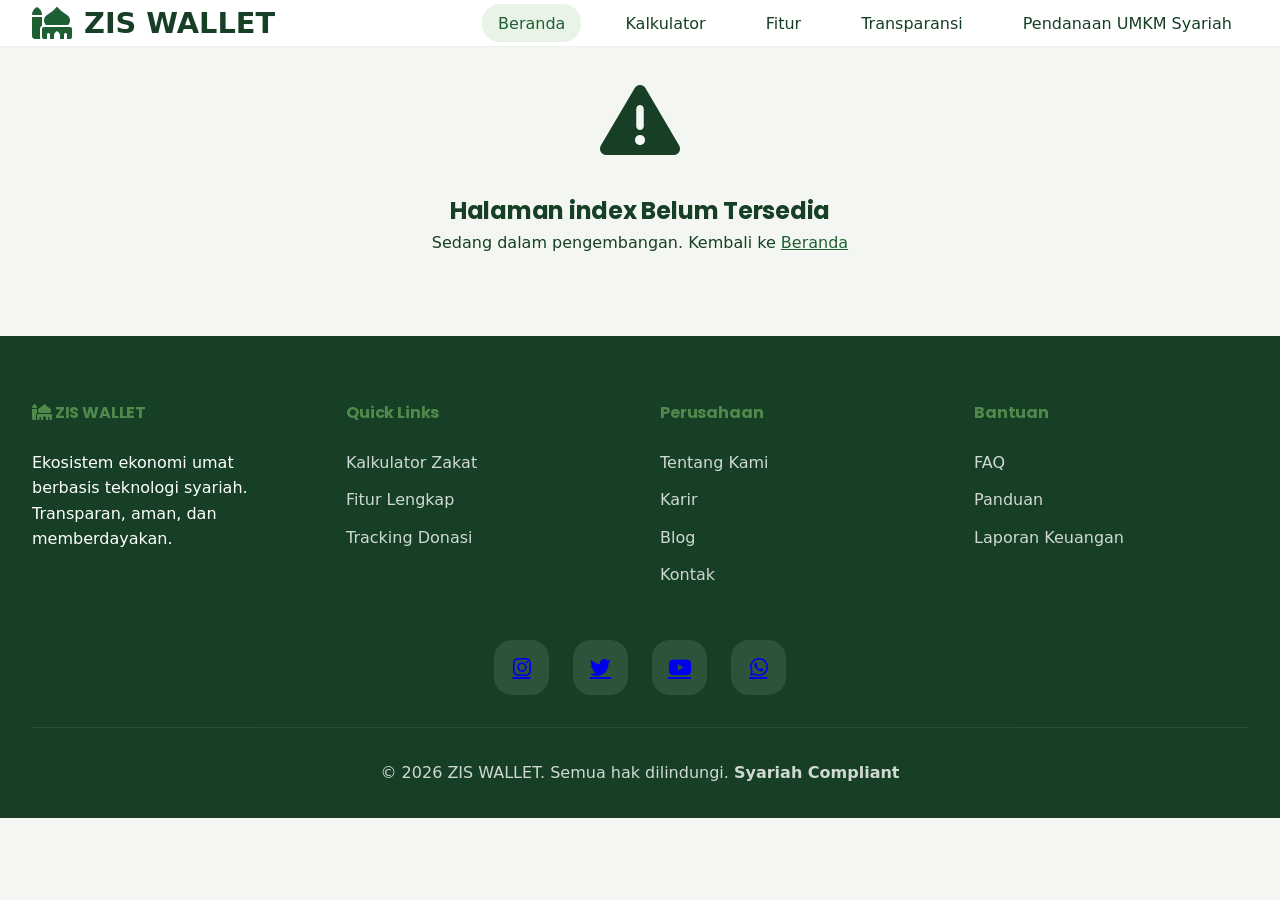
==== commit 732b6709: "Update UI pages" ====
--- a/index.html
+++ b/index.html
@@ -30,7 +30,7 @@
                 <li><a href="/calculator" data-page="calculator" class="nav-link">Kalkulator</a></li>
                 <li><a href="/features" data-page="features" class="nav-link">Fitur</a></li>
                 <li><a href="/transparency" data-page="transparency" class="nav-link">Transparansi</a></li>
-                <li><a href="/gamification" data-page="gamification" class="nav-link">Gamifikasi</a></li>
+                <li><a href="/gamification" data-page="gamification" class="nav-link">Pendanaan UMKM Syariah</a></li>
             </ul>
             <div class="mobile-menu" id="mobileMenu">
                 <span></span>
@@ -119,7 +119,7 @@
                                 <input type="email" id="donationEmail" placeholder="haikal1100000@gmail.com">
                             </div>
 
-                            <p class="form-note">Dengan mengisi formulir ini, Muzaki menyatakan bahwa zakat yang ditunaikan berasal dari sumber halal yang sesuai dengan peraturan, bukan hasil pencucian uang, dan merupakan harta yang dimiliki secara penuh, serta menyetujui untuk menerima Bukti Setor Zakat (BSZ), laporan penyaluran, dan informasi layanan BAZNAS melalui email dan WhatsApp.</p>
+                            <p class="form-note">Dengan mengisi formulir ini, Muzaki menyatakan bahwa zakat yang ditunaikan berasal dari sumber halal yang sesuai dengan peraturan, bukan hasil pencucian uang, dan merupakan harta yang dimiliki secara penuh, serta menyetujui untuk menerima Bukti Setor Zakat (BSZ), laporan penyaluran, dan informasi layanan ZIS WALLET melalui email dan WhatsApp.</p>
 
                             <button class="cta-primary select-payment-btn">Pilih Pembayaran</button>
                         </div>
--- a/assets/css/style.css
+++ b/assets/css/style.css
@@ -1204,6 +1204,72 @@
 /* GAMIFICATION */
 .dashboard-section { background: linear-gradient(135deg, #dff4e3 0%, #c4e4c5 100%); color: var(--primary-dark); }
 
+/* UMKM FUNDING FORM */
+.umkm-form-card {
+    background: var(--surface);
+    border-radius: 25px;
+    padding: 2.5rem;
+    box-shadow: var(--shadow);
+    max-width: 1100px;
+    margin: 0 auto;
+}
+
+.umkm-form-grid {
+    display: grid;
+    grid-template-columns: repeat(2, minmax(0, 1fr));
+    gap: 1.25rem 1.5rem;
+}
+
+.umkm-form-grid .field-group textarea {
+    width: 100%;
+    border: 1px solid #d8e5d6;
+    border-radius: 18px;
+    padding: 1rem 1.2rem;
+    font-size: 1rem;
+    background: #ffffff;
+    transition: border-color 0.25s ease, box-shadow 0.25s ease;
+    resize: vertical;
+}
+
+.umkm-form-grid .field-group textarea:focus {
+    outline: none;
+    border-color: var(--accent);
+    box-shadow: 0 0 0 4px rgba(140,197,127,0.18);
+}
+
+.umkm-form-actions {
+    margin-top: 1.75rem;
+    display: flex;
+    justify-content: center;
+}
+
+.umkm-form-message {
+    margin-top: 1rem;
+    padding: 1rem 1.25rem;
+    border-radius: 18px;
+    font-weight: 700;
+    border: 1px solid transparent;
+}
+
+.umkm-form-message.success {
+    background: #eaf7ea;
+    border-color: #b9e6bb;
+    color: #1f7a3a;
+}
+
+.umkm-form-message.error {
+    background: #fff1f1;
+    border-color: #ffd0d0;
+    color: #b42318;
+}
+
+@media screen and (max-width: 900px) {
+    .umkm-form-grid {
+        grid-template-columns: 1fr;
+    }
+}
+
+
 .dashboard-header {
     background: rgba(255,255,255,0.1);
     backdrop-filter: blur(20px);
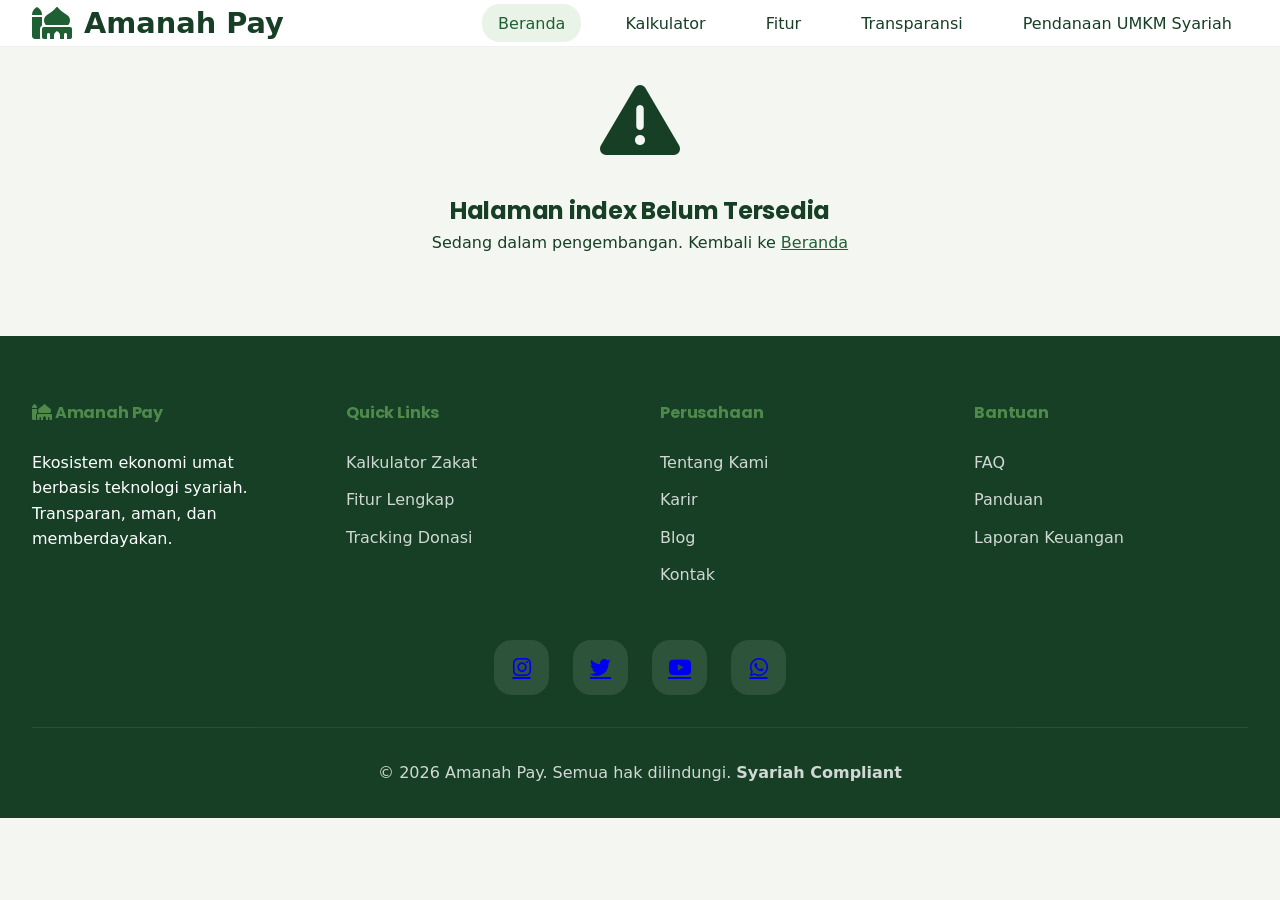
==== commit 710ebdce: "Update various pages with latest changes and improvements" ====
--- a/index.html
+++ b/index.html
@@ -3,8 +3,8 @@
 <head>
     <meta charset="UTF-8">
     <meta name="viewport" content="width=device-width, initial-scale=1.0">
-    <title>ZIS WALLET - Zakat Digital Syariah</title>
-    <meta name="description" content="ZIS WALLET - Platform Zakat, Infak, Sedekah digital syariah dengan transparansi 100% dan pemberdayaan UMKM">
+    <title>Amanah Pay - Zakat Digital Syariah</title>
+    <meta name="description" content="Amanah Pay - Platform Zakat, Infak, Sedekah digital syariah dengan transparansi 100% dan pemberdayaan UMKM">
     <link href="https://cdnjs.cloudflare.com/ajax/libs/font-awesome/6.4.0/css/all.min.css" rel="stylesheet">
     <link href="https://fonts.googleapis.com/css2?family=Poppins:wght@300;400;500;600;700&display=swap" rel="stylesheet">
     <link rel="stylesheet" href="assets/css/style.css">
@@ -14,7 +14,7 @@
     <div id="loading" class="loading-screen">
         <div class="loader">
             <i class="fas fa-mosque"></i>
-            <p>Loading ZIS WALLET...</p>
+            <p>Loading Amanah Pay...</p>
         </div>
     </div>
 
@@ -23,7 +23,7 @@
         <nav class="container">
             <a href="/" class="logo">
                 <i class="fas fa-mosque"></i>
-                <span>ZIS WALLET</span>
+                <span>Amanah Pay</span>
             </a>
             <ul class="nav-links">
                 <li><a href="/" data-page="home" class="nav-link active">Beranda</a></li>
@@ -46,18 +46,18 @@
             <div class="container home-hero-container">
                 <div class="home-branding">
                     <div class="baznas-logo">
-                        <span class="baznas-title">ZIS WALLET</span>
-                        <span class="baznas-subtitle">Zakat Infaq Sedekah Wallet</span>
+                        <span class="baznas-title">Amanah Pay</span>
+                        <span class="baznas-subtitle">Zakat Infaq Sedekah Payment</span>
                     </div>
                     <h1 class="main-title">TUNAIKAN ZAKAT, INFAK, DAN SEDEKAH<br>ANDA DENGAN <span>AMAN DAN MUDAH</span></h1>
                 </div>
 
                 <div class="form-card">
                     <div class="home-tab-header">
-                        <button class="home-tab active" data-tab="home-form">Isi Formulir</button>
+                        <h3 class="home-form-subtitle">Isi Formulir</h3>
                     </div>
 
-                    <div class="home-tab-body active" id="home-form">
+                    <div class="home-tab-body" id="home-form">
                         <div class="form-panel">
                             <div class="field-group">
                                 <label>Pilih Jenis Dana</label>
@@ -102,6 +102,7 @@
                                 </div>
                             </div>
 
+
                             <div class="field-group">
                                 <label>Silahkan lengkapi data di bawah ini:</label>
                                 <input type="text" id="donationFullName" placeholder="muhammad haikal">
@@ -119,7 +120,7 @@
                                 <input type="email" id="donationEmail" placeholder="haikal1100000@gmail.com">
                             </div>
 
-                            <p class="form-note">Dengan mengisi formulir ini, Muzaki menyatakan bahwa zakat yang ditunaikan berasal dari sumber halal yang sesuai dengan peraturan, bukan hasil pencucian uang, dan merupakan harta yang dimiliki secara penuh, serta menyetujui untuk menerima Bukti Setor Zakat (BSZ), laporan penyaluran, dan informasi layanan ZIS WALLET melalui email dan WhatsApp.</p>
+                            <p class="form-note">Dengan mengisi formulir ini, Muzaki menyatakan bahwa zakat yang ditunaikan berasal dari sumber halal yang sesuai dengan peraturan, bukan hasil pencucian uang, dan merupakan harta yang dimiliki secara penuh, serta menyetujui untuk menerima Bukti Setor Zakat (BSZ), laporan penyaluran, dan informasi layanan Amanah Pay melalui email dan WhatsApp.</p>
 
                             <button class="cta-primary select-payment-btn">Pilih Pembayaran</button>
                         </div>
@@ -133,7 +134,7 @@
         <div class="container">
             <div class="footer-grid">
                 <div class="footer-section">
-                    <h4><i class="fas fa-mosque"></i> ZIS WALLET</h4>
+                    <h4><i class="fas fa-mosque"></i> Amanah Pay</h4>
                     <p>Ekosistem ekonomi umat berbasis teknologi syariah. Transparan, aman, dan memberdayakan.</p>
                 </div>
                 <div class="footer-section">
@@ -163,7 +164,7 @@
                 <a href="#"><i class="fab fa-whatsapp"></i></a>
             </div>
             <div class="footer-bottom">
-                <p>&copy; 2026 ZIS WALLET. Semua hak dilindungi. <strong>Syariah Compliant</strong></p>
+                <p>&copy; 2026 Amanah Pay. Semua hak dilindungi. <strong>Syariah Compliant</strong></p>
             </div>
         </div>
     </footer>
--- a/assets/css/style.css
+++ b/assets/css/style.css
@@ -421,14 +421,25 @@
     padding: 2.5rem;
 }
 
-.home-tab-header {
+ .home-tab-header {
     display: flex;
     gap: 0.5rem;
     margin-bottom: 1.75rem;
     background: var(--surface-strong);
     border-radius: 18px;
     padding: 0.5rem;
-}
+    align-items: center;
+    justify-content: center;
+}
+
+.home-form-subtitle {
+    font-size: 1.15rem;
+    font-weight: 800;
+    color: var(--primary);
+    margin: 0;
+    text-align: center;
+} 
+
 
 .home-tab {
     flex: 1;
@@ -1098,28 +1109,191 @@
 }
 
 /* TRANSPARENCY */
-.map-section { background: var(--light); }
-
-.map-container {
-    height: 500px;
-    background: linear-gradient(135deg, #e3f2fd, #f3e5f5);
-    border-radius: 25px;
-    display: flex;
+.map-section {
+    background: var(--light);
+    padding-top: 100px;
+    padding-bottom: 100px;
+}
+
+/* Fullscreen map modal */
+.map-modal-overlay {
+    position: fixed;
+    inset: 0;
+    background: rgba(0,0,0,0.7);
+    display: none;
     align-items: center;
     justify-content: center;
-    margin-bottom: 4rem;
+    padding: 1.5rem;
+    z-index: 10000;
+}
+
+.map-modal {
+    width: min(1200px, 100%);
+    height: min(720px, 80vh);
+    background: #000;
+    border-radius: 24px;
+    overflow: hidden;
+    box-shadow: 0 40px 80px rgba(0,0,0,0.35);
+    display: grid;
+    grid-template-rows: auto 1fr;
+}
+
+.map-modal-header {
+    display: flex;
+    align-items: center;
+    justify-content: space-between;
+    gap: 1rem;
+    padding: 1rem 1.25rem;
+    background: rgba(0,0,0,0.7);
+    color: #fff;
+}
+
+.map-modal-header strong {
+    font-size: 1rem;
+    font-weight: 800;
+}
+
+.map-modal-close {
+    border: none;
+    background: rgba(255,255,255,0.12);
+    color: #fff;
+    font-size: 1.75rem;
+    line-height: 1;
+    width: 44px;
+    height: 44px;
+    border-radius: 14px;
+    cursor: pointer;
+}
+
+.map-modal-body {
     position: relative;
     overflow: hidden;
 }
 
-.map-placeholder i { font-size: 6rem; color: var(--success); margin-bottom: 2rem; }
+.map-modal-pan {
+    width: 100%;
+    height: 100%;
+    touch-action: none;
+    cursor: grab;
+    position: relative;
+    overflow: hidden;
+}
+
+.map-modal-pan.panning {
+    cursor: grabbing;
+}
+
+.map-modal-image {
+    width: 100%;
+    height: 100%;
+    object-fit: contain;
+    display: block;
+    position: absolute;
+    top: 50%;
+    left: 50%;
+    transform: translate(-50%, -50%) scale(1);
+    transform-origin: center center;
+    transition: transform 0.15s ease;
+}
+
+.map-modal-actions {
+    display: flex;
+    align-items: center;
+    gap: 0.75rem;
+}
+
+.map-control-btn {
+    border: none;
+    background: rgba(255,255,255,0.12);
+    color: #fff;
+    padding: 0.75rem 1rem;
+    border-radius: 14px;
+    cursor: pointer;
+    font-size: 1rem;
+    min-width: 52px;
+    transition: background 0.2s ease;
+}
+
+.map-control-btn:hover:not(:disabled) {
+    background: rgba(255,255,255,0.24);
+}
+
+.map-control-btn:disabled {
+    opacity: 0.5;
+    cursor: not-allowed;
+}
+
+.map-control-btn {
+    border: none;
+    background: rgba(255,255,255,0.12);
+    color: #fff;
+    padding: 0.75rem 1rem;
+    border-radius: 14px;
+    cursor: pointer;
+    font-size: 1rem;
+    min-width: 52px;
+    transition: background 0.2s ease;
+}
+
+.map-control-btn:hover:not(:disabled) {
+    background: rgba(255,255,255,0.2);
+}
+
+.map-control-btn:disabled {
+    opacity: 0.5;
+    cursor: not-allowed;
+}
+
+.map-container {
+    width: 100%;
+    cursor: pointer;
+
+    max-width: 1200px;
+    margin: 0 auto;
+    height: 620px;
+    border-radius: 30px;
+    position: relative;
+    overflow: hidden;
+    margin-bottom: 0;
+    background: #000;
+}
+
+.map-image {
+    width: 100%;
+    height: 100%;
+    object-fit: cover;
+    display: block;
+    filter: brightness(0.82);
+}
+
+.map-overlay {
+    position: absolute;
+    inset: 0;
+    display: flex;
+    flex-direction: column;
+    justify-content: space-between;
+    padding: 3.5rem;
+    color: white;
+    background: linear-gradient(180deg, rgba(0,0,0,0.16) 0%, rgba(0,0,0,0.5) 100%);
+}
+
+.map-overlay h3,
+.map-overlay p {
+    margin: 0;
+}
 
 .map-stats {
     display: flex;
     gap: 2rem;
-    margin-top: 2rem;
+    margin-top: 1rem;
     flex-wrap: wrap;
-    justify-content: center;
+}
+
+.map-overlay span {
+    background: rgba(255,255,255,0.12);
+    padding: 0.9rem 1.2rem;
+    border-radius: 16px;
+    font-weight: 600;
 }
 
 .tracking-grid {
@@ -1159,7 +1333,15 @@
     color: white;
 }
 
+.track-icon.infak { background: linear-gradient(135deg, #28a745, #20c997); }
+.track-icon.sedekah { background: linear-gradient(135deg, #ff6b6b, #ff9f43); }
 .track-icon.umkm { background: linear-gradient(135deg, #28a745, #20c997); }
+.track-icon.zakat { background: linear-gradient(135deg, #1f5f34, #8cc57f); }
+.track-icon.fidyah { background: linear-gradient(135deg, #17a2b8, #138496); }
+.track-icon.haji { background: linear-gradient(135deg, #b784ff, #5eead4); }
+.track-icon.kurban { background: linear-gradient(135deg, #f59e0b, #ef4444); }
+
+/* legacy */
 .track-icon.petani { background: linear-gradient(135deg, #17a2b8, #138496); }
 .track-icon.anak-yatim { background: linear-gradient(135deg, #ffc107, #e0a800); }
 
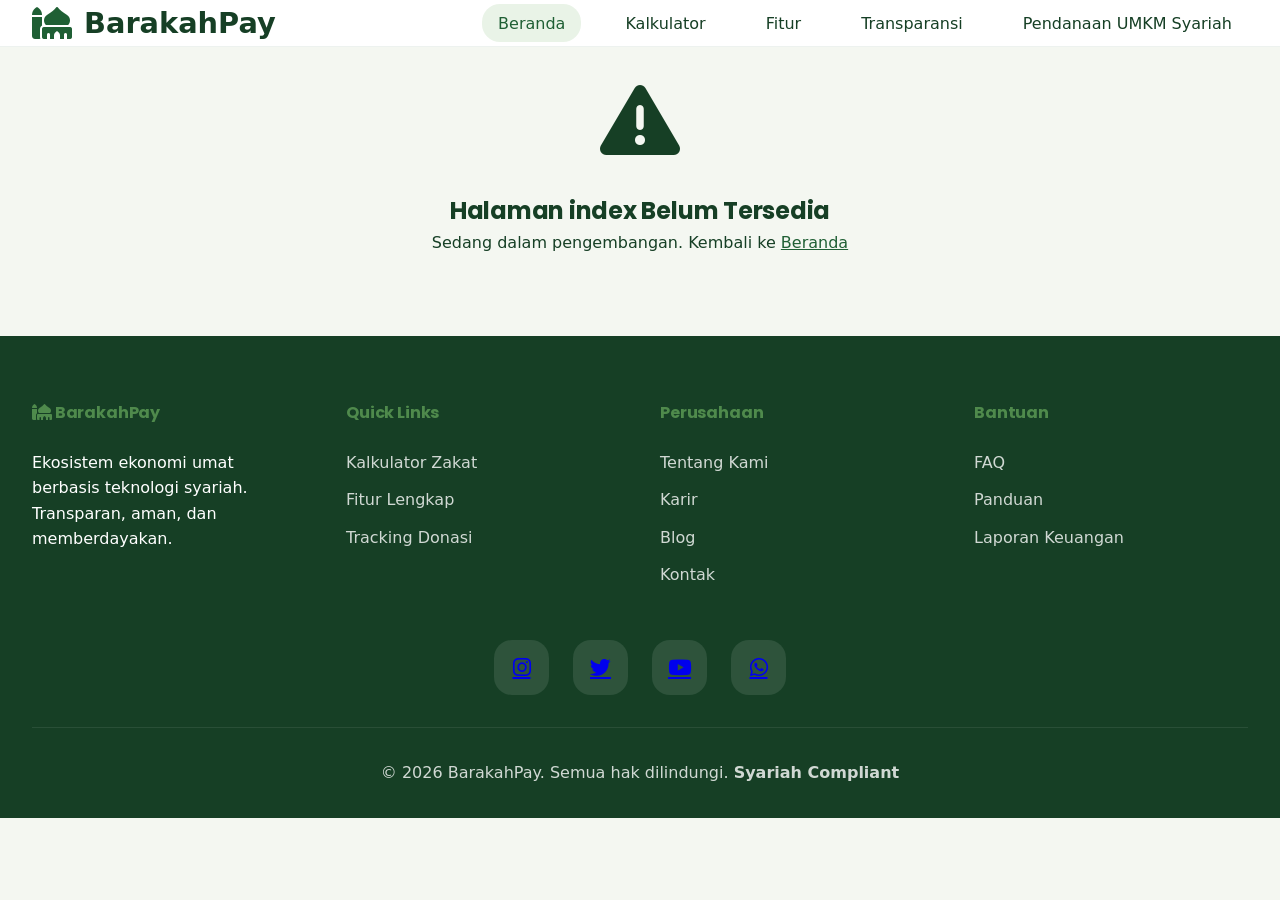
==== commit 386a93ad: "Sync latest page updates" ====
--- a/index.html
+++ b/index.html
@@ -3,8 +3,8 @@
 <head>
     <meta charset="UTF-8">
     <meta name="viewport" content="width=device-width, initial-scale=1.0">
-    <title>Amanah Pay - Zakat Digital Syariah</title>
-    <meta name="description" content="Amanah Pay - Platform Zakat, Infak, Sedekah digital syariah dengan transparansi 100% dan pemberdayaan UMKM">
+    <title>BarakahPay - Zakat Digital Syariah</title>
+    <meta name="description" content="BarakahPay - Platform Zakat, Infak, Sedekah digital syariah dengan transparansi 100% dan pemberdayaan UMKM">
     <link href="https://cdnjs.cloudflare.com/ajax/libs/font-awesome/6.4.0/css/all.min.css" rel="stylesheet">
     <link href="https://fonts.googleapis.com/css2?family=Poppins:wght@300;400;500;600;700&display=swap" rel="stylesheet">
     <link rel="stylesheet" href="assets/css/style.css">
@@ -14,7 +14,7 @@
     <div id="loading" class="loading-screen">
         <div class="loader">
             <i class="fas fa-mosque"></i>
-            <p>Loading Amanah Pay...</p>
+            <p>Loading BarakahPay...</p>
         </div>
     </div>
 
@@ -23,7 +23,7 @@
         <nav class="container">
             <a href="/" class="logo">
                 <i class="fas fa-mosque"></i>
-                <span>Amanah Pay</span>
+                <span>BarakahPay</span>
             </a>
             <ul class="nav-links">
                 <li><a href="/" data-page="home" class="nav-link active">Beranda</a></li>
@@ -46,7 +46,7 @@
             <div class="container home-hero-container">
                 <div class="home-branding">
                     <div class="baznas-logo">
-                        <span class="baznas-title">Amanah Pay</span>
+                        <span class="baznas-title">BarakahPay</span>
                         <span class="baznas-subtitle">Zakat Infaq Sedekah Payment</span>
                     </div>
                     <h1 class="main-title">TUNAIKAN ZAKAT, INFAK, DAN SEDEKAH<br>ANDA DENGAN <span>AMAN DAN MUDAH</span></h1>
@@ -120,7 +120,7 @@
                                 <input type="email" id="donationEmail" placeholder="haikal1100000@gmail.com">
                             </div>
 
-                            <p class="form-note">Dengan mengisi formulir ini, Muzaki menyatakan bahwa zakat yang ditunaikan berasal dari sumber halal yang sesuai dengan peraturan, bukan hasil pencucian uang, dan merupakan harta yang dimiliki secara penuh, serta menyetujui untuk menerima Bukti Setor Zakat (BSZ), laporan penyaluran, dan informasi layanan Amanah Pay melalui email dan WhatsApp.</p>
+                            <p class="form-note">Dengan mengisi formulir ini, Muzaki menyatakan bahwa zakat yang ditunaikan berasal dari sumber halal yang sesuai dengan peraturan, bukan hasil pencucian uang, dan merupakan harta yang dimiliki secara penuh, serta menyetujui untuk menerima Bukti Setor Zakat (BSZ), laporan penyaluran, dan informasi layanan BarakahPay melalui email dan WhatsApp.</p>
 
                             <button class="cta-primary select-payment-btn">Pilih Pembayaran</button>
                         </div>
@@ -134,7 +134,7 @@
         <div class="container">
             <div class="footer-grid">
                 <div class="footer-section">
-                    <h4><i class="fas fa-mosque"></i> Amanah Pay</h4>
+                    <h4><i class="fas fa-mosque"></i> BarakahPay</h4>
                     <p>Ekosistem ekonomi umat berbasis teknologi syariah. Transparan, aman, dan memberdayakan.</p>
                 </div>
                 <div class="footer-section">
@@ -164,7 +164,7 @@
                 <a href="#"><i class="fab fa-whatsapp"></i></a>
             </div>
             <div class="footer-bottom">
-                <p>&copy; 2026 Amanah Pay. Semua hak dilindungi. <strong>Syariah Compliant</strong></p>
+                <p>&copy; 2026 BarakahPay. Semua hak dilindungi. <strong>Syariah Compliant</strong></p>
             </div>
         </div>
     </footer>
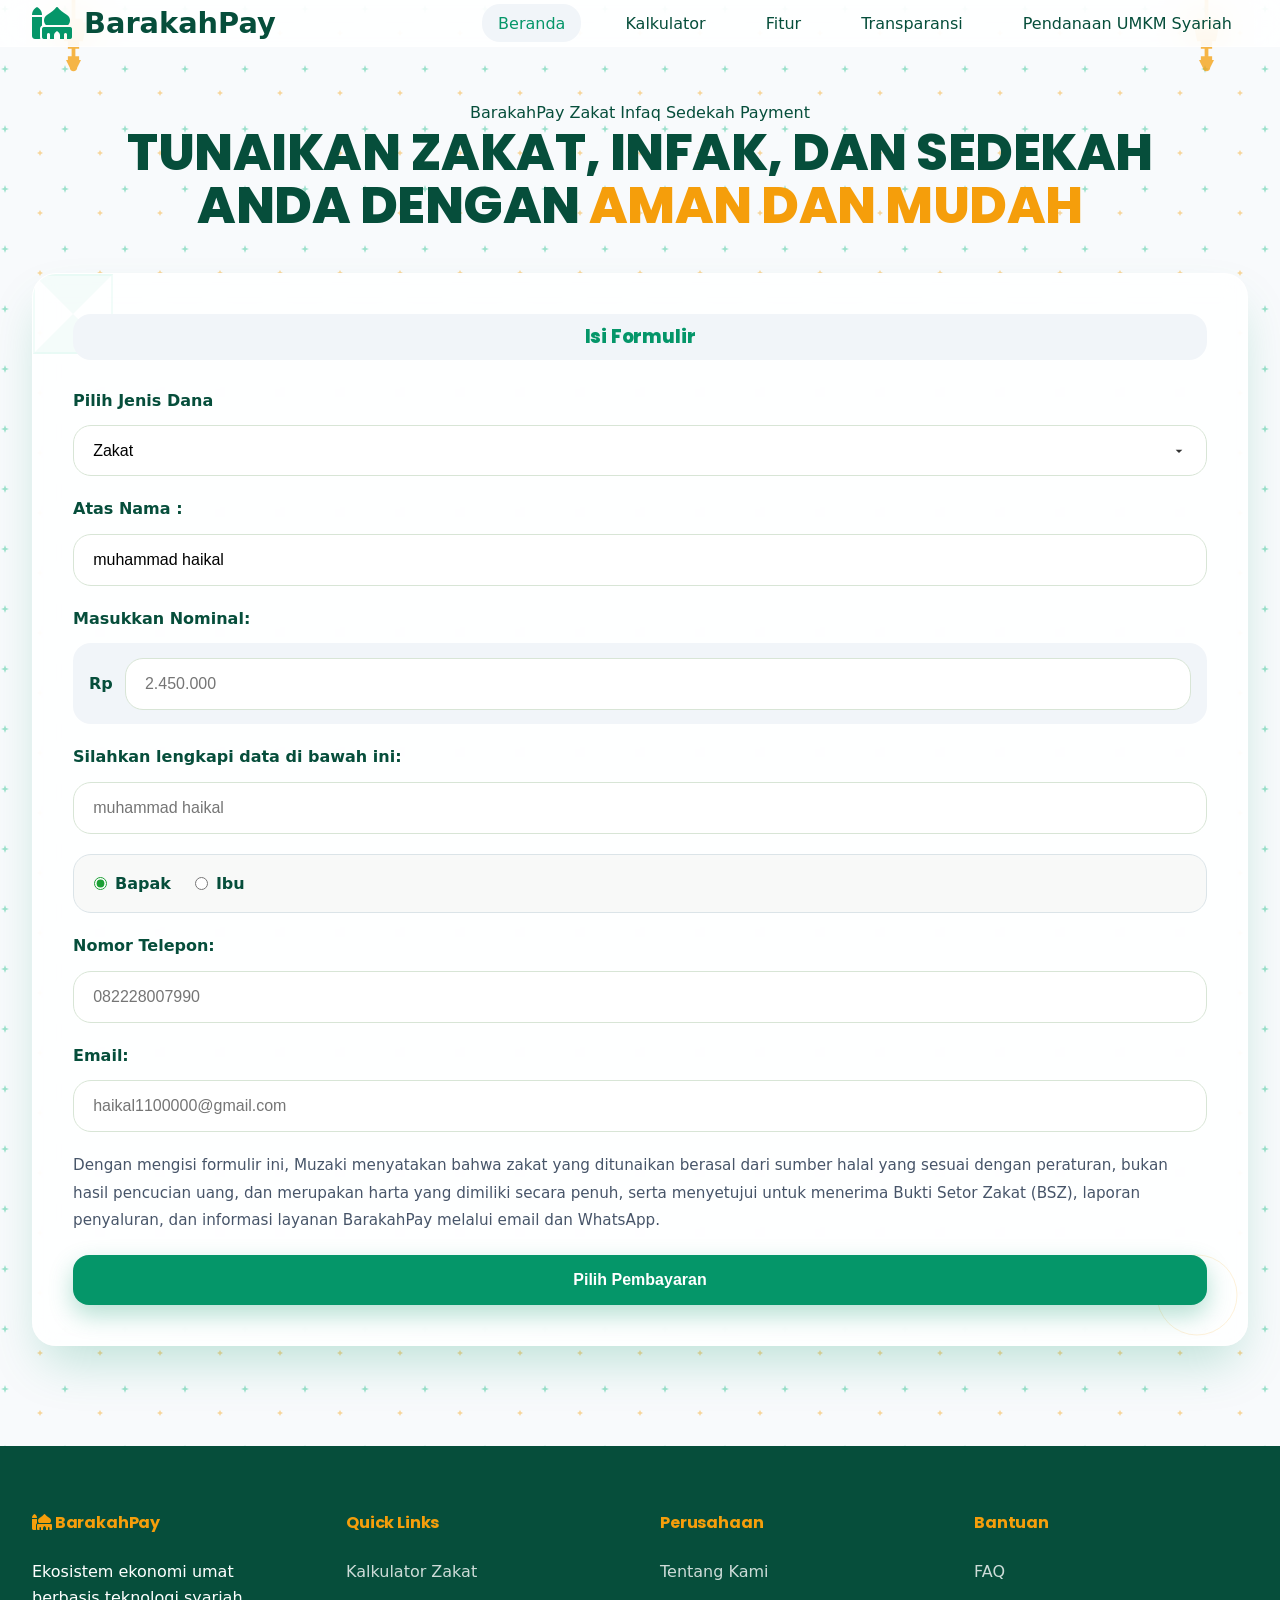
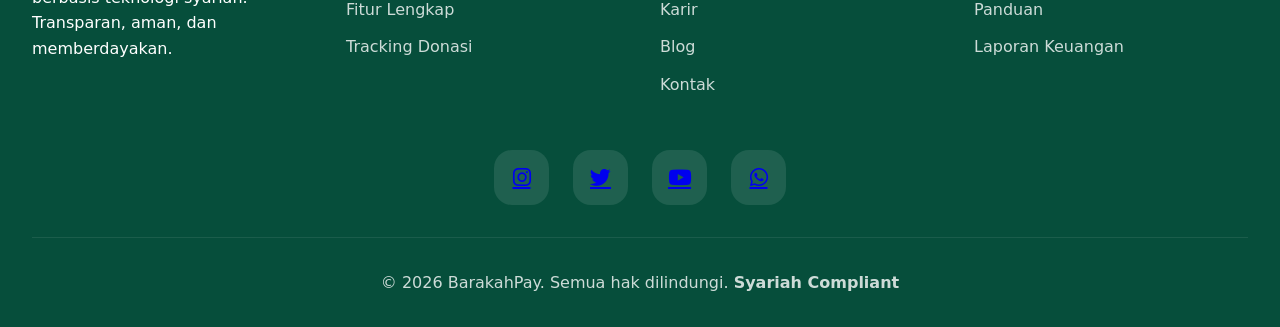
==== commit 6a1567b9: "Update site files" ====
--- a/index.html
+++ b/index.html
@@ -45,9 +45,9 @@
         <section class="home-hero section">
             <div class="container home-hero-container">
                 <div class="home-branding">
-                    <div class="baznas-logo">
-                        <span class="baznas-title">BarakahPay</span>
-                        <span class="baznas-subtitle">Zakat Infaq Sedekah Payment</span>
+                    <div class="BarakahPay-logo">
+                        <span class="BarakahPay-title">BarakahPay</span>
+                        <span class="BarakahPay-subtitle">Zakat Infaq Sedekah Payment</span>
                     </div>
                     <h1 class="main-title">TUNAIKAN ZAKAT, INFAK, DAN SEDEKAH<br>ANDA DENGAN <span>AMAN DAN MUDAH</span></h1>
                 </div>
@@ -90,7 +90,7 @@
                             </div>
 
                             <div class="field-group">
-                                <label>Atas Nama 1:</label>
+                                <label>Atas Nama :</label>
                                 <input type="text" id="donationName" placeholder="Nama Lengkap" value="muhammad haikal">
                             </div>
 
@@ -114,9 +114,11 @@
                             </div>
 
                             <div class="field-group">
+                                <label>Nomor Telepon:</label>
                                 <input type="tel" id="donationPhone" placeholder="082228007990">
                             </div>
                             <div class="field-group">
+                                <label>Email:</label>
                                 <input type="email" id="donationEmail" placeholder="haikal1100000@gmail.com">
                             </div>
 
--- a/assets/css/style.css
+++ b/assets/css/style.css
@@ -1,17 +1,22 @@
 /* COMPLETE CSS - 2000+ LINES OPTIMIZED */
 :root {
-    --primary: #1f5f34;
-    --primary-dark: #163f25;
-    --secondary: #8cc57f;
-    --accent: #4f8a4c;
-    --success: #1f7a3a;
-    --surface: #f7faf4;
-    --surface-strong: #e9f3e7;
+    --primary: #059669;
+    --primary-dark: #064e3b;
+    --secondary: #10b981;
+    --accent: #f59e0b;
+    --success: #15803d;
+    --surface: #f8fafc;
+    --surface-strong: #f1f5f9;
     --white: #ffffff;
-    --light: #f4f7f1;
-    --gray: #566063;
-    --shadow: 0 20px 50px rgba(34, 82, 43, 0.08);
-    --shadow-lg: 0 30px 70px rgba(34, 82, 43, 0.12);
+    --light: #f8fafc;
+    --gray: #475569;
+    --shadow: 0 10px 40px -10px rgba(5, 150, 105, 0.15);
+    --shadow-lg: 0 25px 50px -12px rgba(5, 150, 105, 0.25);
+    --glass-bg: rgba(255, 255, 255, 0.85);
+    --glass-border: 1px solid rgba(255, 255, 255, 0.5);
+    --radius-lg: 24px;
+    --radius-md: 16px;
+    --radius-sm: 12px;
 }
 
 * { margin: 0; padding: 0; box-sizing: border-box; }
@@ -22,7 +27,61 @@
     font-family: 'Inter', system-ui, -apple-system, Segoe UI, Roboto, Arial, sans-serif; 
     line-height: 1.6; 
     color: var(--primary-dark); 
-    background: var(--light);
+    background: var(--light) url("data:image/svg+xml,%3Csvg xmlns='http://www.w3.org/2000/svg' width='60' height='60' opacity='0.4'%3E%3Cpath d='M5,5 L6,8 L9,9 L6,10 L5,13 L4,10 L1,9 L4,8 Z' fill='%2310b981'/%3E%3Cpath d='M40,30 L41,32 L43,33 L41,34 L40,36 L39,34 L37,33 L39,32 Z' fill='%23f59e0b'/%3E%3C/svg%3E") repeat;
+    background-size: 60px 60px;
+    animation: scrollBackground 30s linear infinite;
+    overflow-x: hidden;
+}
+
+body::before, body::after {
+    content: '';
+    position: fixed;
+    top: 0;
+    width: 45px;
+    height: 120px;
+    background-image: url("data:image/svg+xml,%3Csvg xmlns='http://www.w3.org/2000/svg' viewBox='0 0 24 40'%3E%3Cpath d='M11,0h2v10h-2V0z M7,10v2h10v-2H7z M5,12l2,10h10l2-10H5z M9,22v4h6v-4H9z M11,26v4h2v-4H11z M9,30v2h6v-2H9z M8,32l2,4h4l2-4H8z M12,38c-1.1,0-2-0.9-2-2h4C14,37.1,13.1,38,12,38z' fill='%23f59e0b' fill-opacity='0.75'/%3E%3C/svg%3E");
+    background-repeat: no-repeat;
+    background-size: contain;
+    z-index: 999;
+    pointer-events: none;
+    transform-origin: top center;
+    animation: swingLantern 4s ease-in-out infinite alternate;
+}
+
+body::before { left: 4%; animation-delay: 0s; }
+body::after { right: 4%; animation-delay: 1.5s; }
+
+@keyframes swingLantern {
+    0% { transform: rotate(-8deg); }
+    100% { transform: rotate(8deg); }
+}
+
+@keyframes gradientBG {
+    0% { background-position: 0% 50%; }
+    50% { background-position: 100% 50%; }
+    100% { background-position: 0% 50%; }
+}
+
+@keyframes float {
+    0% { transform: translateY(0px); }
+    50% { transform: translateY(-10px); }
+    100% { transform: translateY(0px); }
+}
+
+@keyframes pulseGlow {
+    0% { box-shadow: 0 0 0 0 rgba(245, 158, 11, 0.4); }
+    70% { box-shadow: 0 0 0 15px rgba(245, 158, 11, 0); }
+    100% { box-shadow: 0 0 0 0 rgba(245, 158, 11, 0); }
+}
+
+@keyframes scrollBackground {
+    0% { background-position: 0 0; }
+    100% { background-position: 60px 60px; }
+}
+
+@keyframes shimmer {
+    0% { background-position: 200% center; }
+    100% { background-position: -200% center; }
 }
 
 h1, h2, h3, h4 { 
@@ -37,14 +96,15 @@
 
 /* HEADER */
 #header { 
-    background: rgba(255,255,255,0.96); 
-    backdrop-filter: blur(16px); 
+    background: var(--glass-bg); 
+    backdrop-filter: blur(20px);
+    -webkit-backdrop-filter: blur(20px); 
     position: fixed; 
     top: 0; 
     width: 100%; 
     z-index: 1000; 
-    transition: all 0.3s; 
-    border-bottom: 1px solid rgba(31,95,52,0.08);
+    transition: all 0.4s cubic-bezier(0.16, 1, 0.3, 1); 
+    border-bottom: var(--glass-border);
 }
 
 #header.scrolled { box-shadow: var(--shadow); }
@@ -109,11 +169,29 @@
 
 /* HERO */
 .hero, .payment-hero {
-    background: linear-gradient(135deg, var(--surface) 0%, #eff7ee 100%);
+    background: linear-gradient(-45deg, #f8fafc, #e0f2fe, #d1fae5, #f0fdf4);
+    background-size: 400% 400%;
+    animation: gradientBG 15s ease infinite;
     color: var(--primary-dark);
-    padding: 140px 0 80px;
+    padding: 160px 0 100px;
     text-align: center;
     position: relative;
+    overflow: hidden;
+}
+
+.hero::before, .payment-hero::before {
+    content: '';
+    position: absolute;
+    top: -50%; left: -50%; right: -50%; bottom: -50%;
+    background-image: url("data:image/svg+xml,%3Csvg width='60' height='60' viewBox='0 0 60 60' xmlns='http://www.w3.org/2000/svg'%3E%3Cpath d='M30 0L33 27L60 30L33 33L30 60L27 33L0 30L27 27L30 0Z' fill='%2310b981' fill-opacity='0.05'/%3E%3C/svg%3E");
+    animation: scrollBackground 20s linear infinite;
+    pointer-events: none;
+    z-index: 0;
+}
+
+.hero-content, .payment-hero .hero-content {
+    position: relative;
+    z-index: 1;
 }
 
 .hero-content h1, .payment-hero .hero-content h1 {
@@ -131,25 +209,31 @@
 
 .cta-primary, .cta-secondary, .btn-link { 
     display: inline-flex; 
-    align-items: center; 
+    align-items: center;
+    justify-content: center;
     gap: 10px; 
-    padding: 16px 32px; 
+    padding: 16px 36px; 
     border-radius: 50px; 
     text-decoration: none; 
     font-weight: 600; 
-    transition: all 0.3s; 
-    font-size: 1.1rem; 
+    transition: all 0.4s cubic-bezier(0.16, 1, 0.3, 1); 
+    font-size: 1.1rem;
+    border: none;
+    cursor: pointer;
 }
 
 .cta-primary { 
-    background: var(--primary); 
+    background: linear-gradient(90deg, var(--primary) 0%, var(--secondary) 50%, var(--primary) 100%); 
+    background-size: 200% auto;
     color: var(--white); 
-    box-shadow: 0 15px 40px rgba(31,95,52,0.18); 
+    box-shadow: 0 10px 25px rgba(5, 150, 105, 0.3); 
+    animation: pulseGlow 3s infinite, shimmer 3s linear infinite;
 }
 
 .cta-primary:hover { 
-    transform: translateY(-3px); 
-    box-shadow: 0 25px 50px rgba(31,95,52,0.28); 
+    transform: translateY(-4px) scale(1.02); 
+    box-shadow: 0 20px 35px rgba(5, 150, 105, 0.4); 
+    animation: shimmer 1.5s linear infinite;
 }
 
 .cta-secondary { 
@@ -226,13 +310,14 @@
 .section-title::after { 
     content: ''; 
     position: absolute; 
-    bottom: -15px; 
+    bottom: -20px; 
     left: 50%; 
     transform: translateX(-50%); 
-    width: 100px; 
-    height: 5px; 
-    background: var(--accent); 
-    border-radius: 3px; 
+    width: 200px; 
+    height: 12px; 
+    background-image: url("data:image/svg+xml,%3Csvg xmlns='http://www.w3.org/2000/svg' viewBox='0 0 100 10'%3E%3Cpath d='M0,4.5 L40,4.5 L50,0 L60,4.5 L100,4.5 L100,5.5 L60,5.5 L50,10 L40,5.5 L0,5.5 Z' fill='%23f59e0b'/%3E%3C/svg%3E");
+    background-repeat: no-repeat;
+    background-position: center;
 }
 
 /* FEATURE CARDS */
@@ -243,16 +328,53 @@
 }
 
 .feature-card { 
-    background: white; 
+    background: var(--glass-bg); 
+    backdrop-filter: blur(10px);
+    border: var(--glass-border);
     padding: 3rem 2.5rem; 
-    border-radius: 25px; 
+    border-radius: var(--radius-lg); 
     box-shadow: var(--shadow); 
-    transition: all 0.4s cubic-bezier(0.175, 0.885, 0.32, 1.275); 
-    border-top: 6px solid var(--accent); 
+    transition: all 0.5s cubic-bezier(0.175, 0.885, 0.32, 1.275); 
+    position: relative;
+    overflow: hidden;
+    z-index: 1;
+}
+
+.feature-card::after {
+    content: '';
+    position: absolute;
+    right: -30px;
+    bottom: -30px;
+    width: 150px;
+    height: 150px;
+    background-image: url("data:image/svg+xml,%3Csvg width='100' height='100' viewBox='0 0 100 100' xmlns='http://www.w3.org/2000/svg'%3E%3Cpath d='M50 0L55 45L100 50L55 55L50 100L45 55L0 50L45 45L50 0Z' fill='%2310b981' fill-opacity='0.05'/%3E%3C/svg%3E");
+    background-repeat: no-repeat;
+    background-size: contain;
+    transition: all 0.6s cubic-bezier(0.16, 1, 0.3, 1);
+    z-index: -1;
+}
+
+.feature-card:hover::after {
+    transform: rotate(45deg) scale(1.2);
+}
+
+.feature-card::before {
+    content: '';
+    position: absolute;
+    top: 0; left: 0; right: 0;
+    height: 4px;
+    background: linear-gradient(90deg, var(--primary), var(--accent));
+    transform: scaleX(0);
+    transform-origin: left;
+    transition: transform 0.5s ease;
+}
+
+.feature-card:hover::before {
+    transform: scaleX(1);
 }
 
 .feature-card:hover { 
-    transform: translateY(-12px); 
+    transform: translateY(-15px); 
     box-shadow: var(--shadow-lg); 
 }
 
@@ -260,18 +382,20 @@
     width: 90px; 
     height: 90px; 
     background: linear-gradient(135deg, var(--primary), var(--secondary)); 
-    border-radius: 20px; 
+    border-radius: var(--radius-md); 
     display: flex; 
     align-items: center; 
     justify-content: center; 
     margin: 0 auto 1.5rem; 
-    font-size: 2.2rem; 
+    font-size: 2.5rem; 
     color: white; 
+    box-shadow: 0 15px 30px rgba(5, 150, 105, 0.2);
+    animation: float 6s ease-in-out infinite;
 }
 
 .feature-card h3 { 
     font-size: 1.6rem; 
-    color: var(--primary); 
+    color: var(--primary-dark); 
     margin-bottom: 1rem; 
 }
 
@@ -279,10 +403,12 @@
 .calculator-section { background: linear-gradient(135deg, var(--surface) 0%, #edf7ed 100%); }
 
 .calculator-container { 
-    background: var(--surface); 
-    border-radius: 25px; 
+    background: var(--glass-bg); 
+    backdrop-filter: blur(12px);
+    border: var(--glass-border);
+    border-radius: var(--radius-lg); 
     padding: 3rem; 
-    box-shadow: var(--shadow); 
+    box-shadow: var(--shadow-lg); 
     max-width: 900px; 
     margin: 0 auto; 
 }
@@ -331,27 +457,29 @@
 .calc-input-group input { 
     width: 100%; 
     padding: 18px; 
-    border: 1.8px solid #d8e5d6; 
-    border-radius: 16px; 
-    font-size: 1rem; 
-    background: white;
-    transition: all 0.3s; 
+    border: 2px solid #e2e8f0; 
+    border-radius: var(--radius-md); 
+    font-size: 1.05rem; 
+    background: rgba(255, 255, 255, 0.9);
+    transition: all 0.3s cubic-bezier(0.16, 1, 0.3, 1); 
 }
 
 .calc-input-group input:focus { 
     outline: none; 
-    border-color: var(--accent); 
-    box-shadow: 0 0 0 4px rgba(140,197,127,0.18); 
+    border-color: var(--secondary); 
+    box-shadow: 0 0 0 4px rgba(16, 185, 129, 0.15); 
+    transform: translateY(-2px);
 }
 
 .calc-result { 
-    background: #eaf7e9; 
+    background: linear-gradient(135deg, #d1fae5 0%, #ecfdf5 100%);
     padding: 2.5rem; 
-    border-radius: 25px; 
+    border-radius: var(--radius-lg); 
     text-align: center; 
     margin-top: 2rem; 
     color: var(--primary-dark); 
-    box-shadow: 0 20px 40px rgba(31,95,52,0.08); 
+    box-shadow: 0 20px 40px rgba(5, 150, 105, 0.1); 
+    border: 1px solid #10b981;
 }
 
 .calc-actions {
@@ -414,10 +542,31 @@
     color: var(--accent);
 }
 
+.form-card, .payment-card, .payment-detail-card, .calc-summary {
+    position: relative;
+    overflow: hidden;
+    z-index: 1;
+}
+
+.form-card::before, .payment-card::before, .payment-detail-card::before, .calc-summary::before {
+    content: '';
+    position: absolute;
+    top: 0; left: 0; width: 100%; height: 100%;
+    background-image: 
+      url("data:image/svg+xml,%3Csvg width='80' height='80' viewBox='0 0 80 80' xmlns='http://www.w3.org/2000/svg'%3E%3Cpath d='M0 0h80v80H0z' fill='none'/%3E%3Cpath d='M0 0v80h80V0H0zm78 78H2V2h76v76z' fill='%2310b981' fill-opacity='0.05'/%3E%3Cpath d='M0 0l40 40L80 0zM0 80l40-40 40 40z' fill='%2310b981' fill-opacity='0.04'/%3E%3C/svg%3E"),
+      url("data:image/svg+xml,%3Csvg width='100' height='100' viewBox='0 0 100 100' xmlns='http://www.w3.org/2000/svg'%3E%3Ccircle cx='50' cy='50' r='40' stroke='%23f59e0b' stroke-width='1' fill='none' stroke-opacity='0.15'/%3E%3C/svg%3E");
+    background-position: top left, bottom right;
+    background-repeat: no-repeat, no-repeat;
+    pointer-events: none;
+    z-index: -1;
+}
+
 .form-card {
-    background: var(--white);
-    border-radius: 30px;
-    box-shadow: var(--shadow);
+    background: var(--glass-bg);
+    backdrop-filter: blur(12px);
+    border: var(--glass-border);
+    border-radius: var(--radius-lg);
+    box-shadow: var(--shadow-lg);
     padding: 2.5rem;
 }
 
